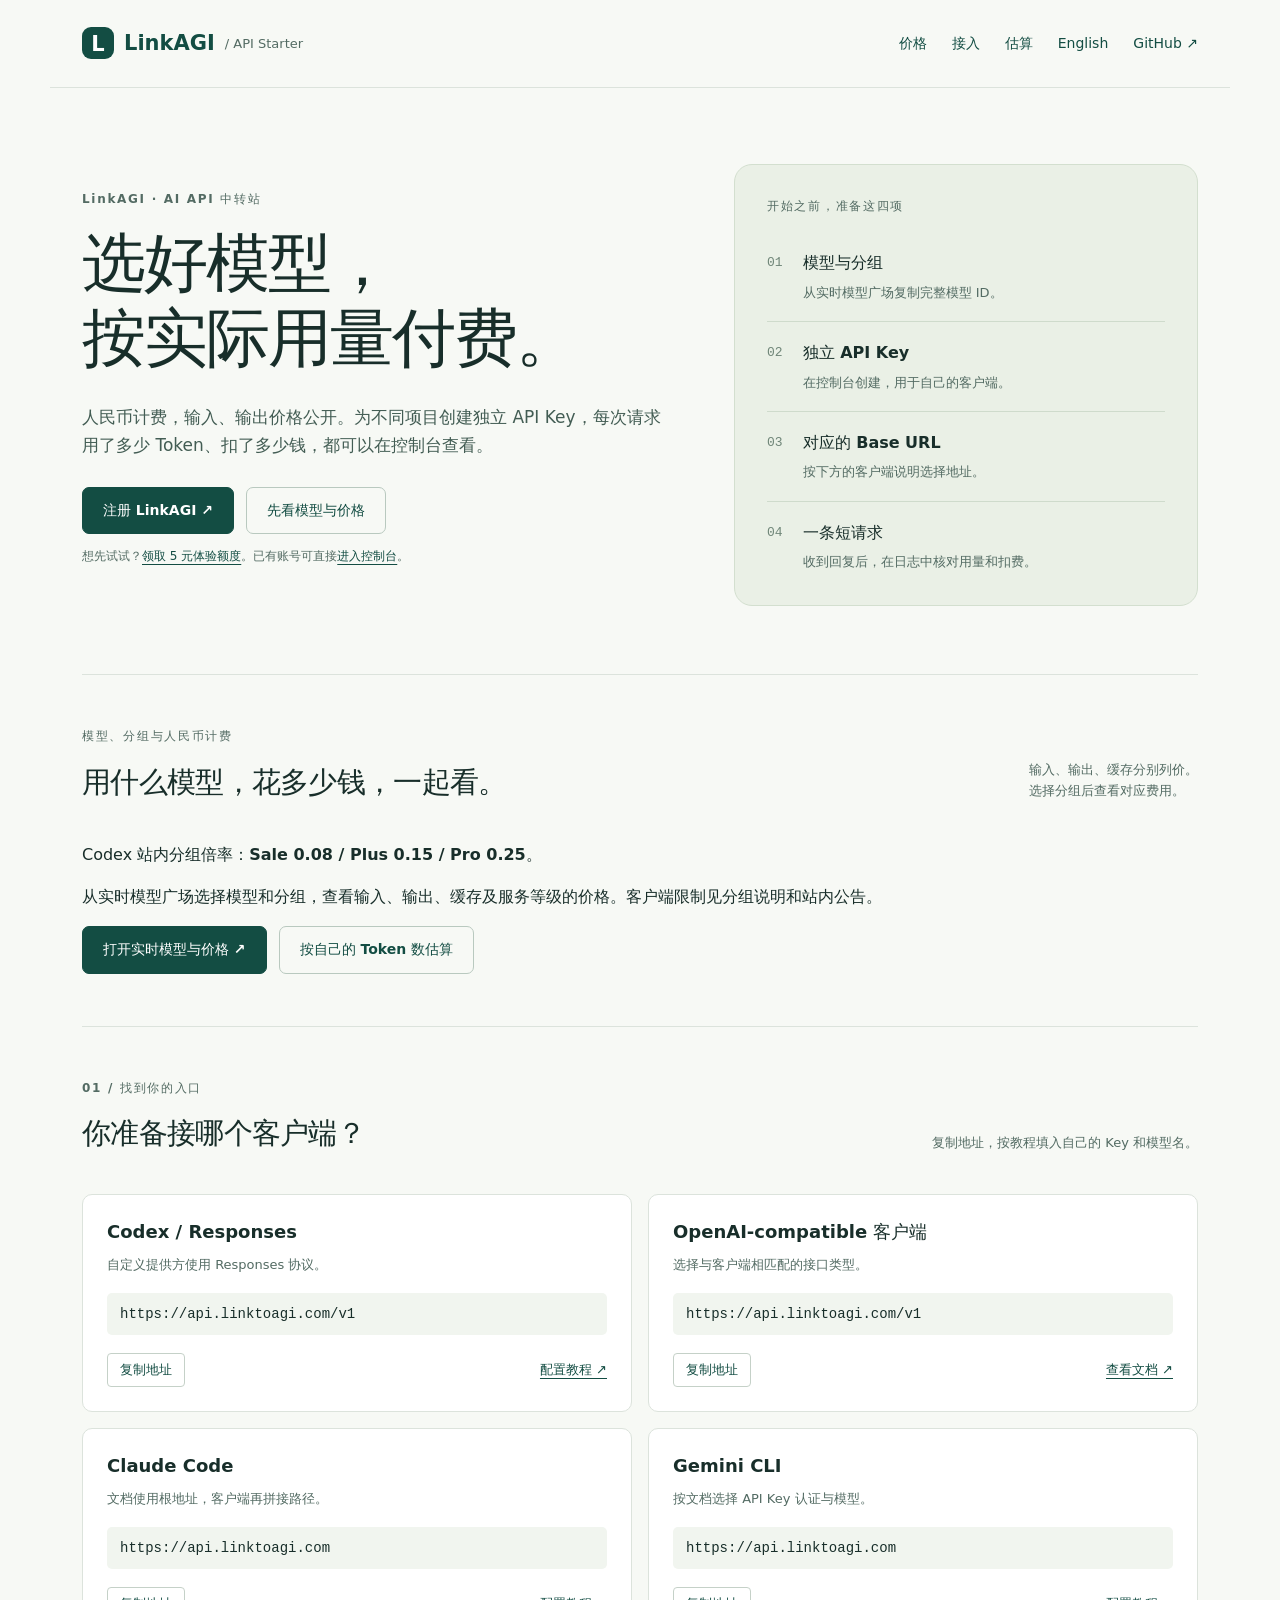
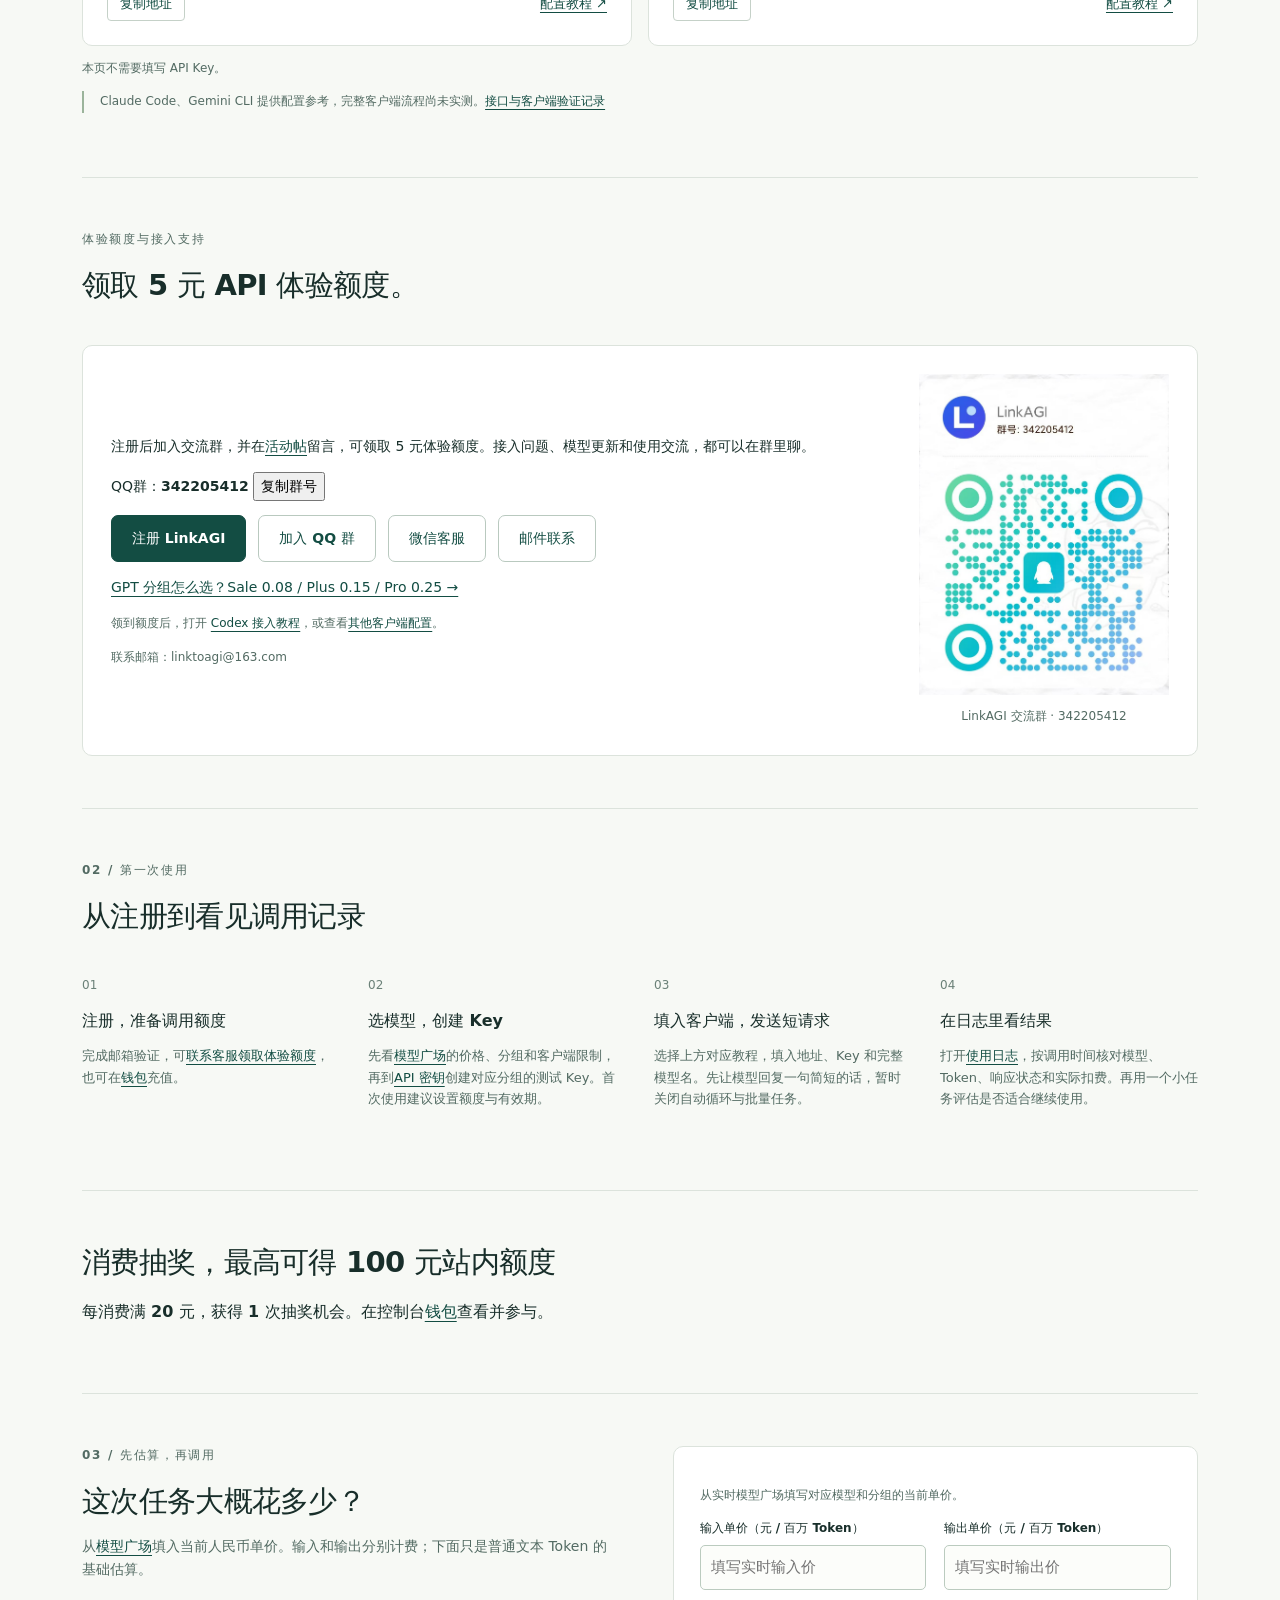
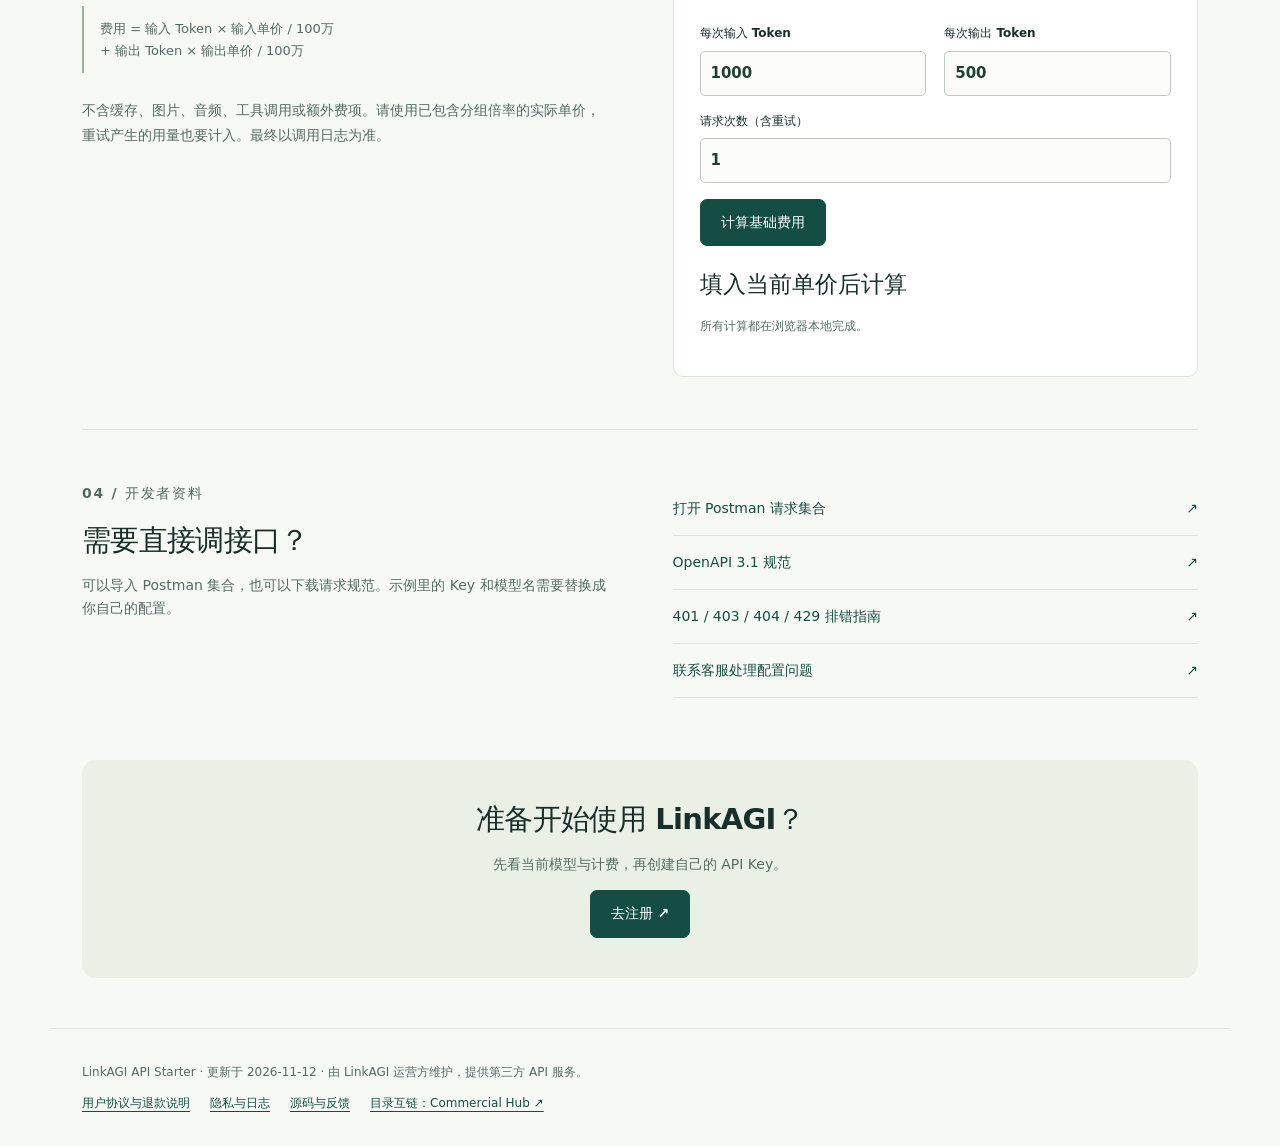
==== docs/index.html @ e41d679c "docs: point trial entry to current V2EX activity" ====
<!doctype html>
<html lang="zh-CN">
<head>
  <meta charset="utf-8">
  <meta name="viewport" content="width=device-width, initial-scale=1">
  <title>LinkAGI AI API 中转站｜实时价格与客户端接入</title>
  <meta name="description" content="LinkAGI AI API 中转站：查看当前 Codex 分组倍率与实时模型价格，估算 Token 费用，复制客户端接入地址；参与活动领取 5 元体验额度。">
  <link rel="canonical" href="https://16871233.github.io/linkagi-api-starter/">
  <link rel="alternate" hreflang="zh-CN" href="https://16871233.github.io/linkagi-api-starter/">
  <link rel="alternate" hreflang="en" href="https://16871233.github.io/linkagi-api-starter/en.html">
  <meta property="og:title" content="LinkAGI AI API 中转站｜客户端接入与实时价格">
  <meta property="og:description" content="查看 Codex、Claude Code、Gemini CLI 配置步骤，前往实时模型广场查价并估算 Token 费用。">
  <meta property="og:type" content="website">
  <meta property="og:url" content="https://16871233.github.io/linkagi-api-starter/">
  <meta name="theme-color" content="#134d43">
  <script type="application/ld+json">
  {
    "@context": "https://schema.org",
    "@type": "WebSite",
    "name": "LinkAGI API Starter",
    "url": "https://16871233.github.io/linkagi-api-starter/",
    "inLanguage": "zh-CN",
    "description": "LinkAGI 的公开 API 接入资料，包含当前模型与人民币计费、客户端配置说明和用量费用估算。"
  }
  </script>
  <link rel="stylesheet" href="site.css?v=20261009">
  <link rel="stylesheet" href="prices.css?v=20261009">
  <link rel="stylesheet" href="trial.css?v=20261016">
  <script src="site.js?v=20261103" defer></script>
</head>
<body>
  <a class="skip" href="#main">跳到正文</a>
  <header class="wrap header">
    <a class="brand" href="./"><span class="mark" aria-hidden="true">L</span> LinkAGI <span class="subbrand">/ API Starter</span></a>
    <nav aria-label="主导航"><a href="#prices">价格</a><a href="#connect">接入</a><a href="#cost">估算</a><a href="en.html" lang="en">English</a><a href="https://github.com/16871233/linkagi-api-starter">GitHub ↗</a></nav>
  </header>
  <main id="main" class="wrap">
    <section class="hero">
      <div>
        <p class="eyebrow">LinkAGI · AI API 中转站</p>
        <h1>选好模型，<br>按实际用量付费。</h1>
        <p class="lead">人民币计费，输入、输出价格公开。为不同项目创建独立 API Key，每次请求用了多少 Token、扣了多少钱，都可以在控制台查看。</p>
        <div class="actions"><a class="button primary" data-content="hero_signup" href="https://api.linktoagi.com/sign-up?utm_source=github_pages&amp;utm_medium=documentation&amp;utm_campaign=organic_entry_20260923&amp;utm_content=hero_signup">注册 LinkAGI ↗</a><a class="button" href="https://api.linktoagi.com/pricing?utm_source=github_pages&amp;utm_medium=documentation&amp;utm_campaign=organic_entry_20260923&amp;utm_content=hero_pricing">先看模型与价格</a></div>
        <p class="quiet">想先试试？<a href="#trial">领取 5 元体验额度</a>。已有账号可直接<a href="https://api.linktoagi.com/dashboard/overview">进入控制台</a>。</p>
      </div>
      <aside class="intro-card" aria-label="接入顺序">
        <p class="eyebrow">开始之前，准备这四项</p>
        <ol><li><span>01</span><div><strong>模型与分组</strong><p>从实时模型广场复制完整模型 ID。</p></div></li><li><span>02</span><div><strong>独立 API Key</strong><p>在控制台创建，用于自己的客户端。</p></div></li><li><span>03</span><div><strong>对应的 Base URL</strong><p>按下方的客户端说明选择地址。</p></div></li><li><span>04</span><div><strong>一条短请求</strong><p>收到回复后，在日志中核对用量和扣费。</p></div></li></ol>
      </aside>
    </section>

    <section id="prices" class="section">
      <div class="section-title"><div><p class="eyebrow">模型、分组与人民币计费</p><h2>用什么模型，花多少钱，一起看。</h2></div><p>输入、输出、缓存分别列价。<br>选择分组后查看对应费用。</p></div>
      <p>Codex 站内分组倍率：<strong>Sale 0.08 / Plus 0.15 / Pro 0.25</strong>。</p>
      <p>从实时模型广场选择模型和分组，查看输入、输出、缓存及服务等级的价格。客户端限制见分组说明和站内公告。</p>
      <div class="actions"><a class="button primary" href="https://api.linktoagi.com/pricing?utm_source=github_pages&amp;utm_medium=documentation&amp;utm_campaign=organic_entry_20260923&amp;utm_content=live_pricing">打开实时模型与价格 ↗</a><a class="button" href="#cost">按自己的 Token 数估算</a></div>
    </section>

    <section id="connect" class="section">
      <div class="section-title"><div><p class="eyebrow">01 / 找到你的入口</p><h2>你准备接哪个客户端？</h2></div><p>复制地址，按教程填入自己的 Key 和模型名。</p></div>
      <div class="client-grid">
        <article class="client-card"><h3>Codex / Responses</h3><p>自定义提供方使用 Responses 协议。</p><code>https://api.linktoagi.com/v1</code><div class="card-actions"><button type="button" data-copy="https://api.linktoagi.com/v1" aria-label="复制 Codex 地址">复制地址</button><a href="https://docs.linktoagi.com/codex-api.html">配置教程 ↗</a></div></article>
        <article class="client-card"><h3>OpenAI-compatible 客户端</h3><p>选择与客户端相匹配的接口类型。</p><code>https://api.linktoagi.com/v1</code><div class="card-actions"><button type="button" data-copy="https://api.linktoagi.com/v1" aria-label="复制 OpenAI-compatible 地址">复制地址</button><a href="https://docs.linktoagi.com/">查看文档 ↗</a></div></article>
        <article class="client-card"><h3>Claude Code</h3><p>文档使用根地址，客户端再拼接路径。</p><code>https://api.linktoagi.com</code><div class="card-actions"><button type="button" data-copy="https://api.linktoagi.com" aria-label="复制 Claude Code 地址">复制地址</button><a href="https://docs.linktoagi.com/claude-code-api.html">配置教程 ↗</a></div></article>
        <article class="client-card"><h3>Gemini CLI</h3><p>按文档选择 API Key 认证与模型。</p><code>https://api.linktoagi.com</code><div class="card-actions"><button type="button" data-copy="https://api.linktoagi.com" aria-label="复制 Gemini CLI 地址">复制地址</button><a href="https://docs.linktoagi.com/gemini-cli-api.html">配置教程 ↗</a></div></article>
      </div>
      <p id="copy-status" class="quiet" role="status" aria-live="polite">本页不需要填写 API Key。</p>
      <p class="note">Claude Code、Gemini CLI 提供配置参考，完整客户端流程尚未实测。<a href="https://github.com/16871233/linkagi-api-starter/blob/main/INTEGRATION_STATUS.md">接口与客户端验证记录</a></p>
    </section>

    <section id="trial" class="section">
      <div class="section-title"><div><p class="eyebrow">体验额度与接入支持</p><h2>领取 5 元 API 体验额度。</h2></div></div>
      <div class="trial-panel">
        <div>
          <p>注册后加入交流群，并在<a href="https://www.v2ex.com/t/1256684">活动帖</a>留言，可领取 5 元体验额度。接入问题、模型更新和使用交流，都可以在群里聊。</p>
          <p class="group-number">QQ群：<strong>342205412</strong> <button type="button" data-copy="342205412" aria-label="复制 QQ 群号">复制群号</button></p>
          <div class="actions"><a class="button primary" href="https://api.linktoagi.com/sign-up?utm_source=github_pages&amp;utm_medium=documentation&amp;utm_campaign=organic_entry_20260923&amp;utm_content=trial_signup">注册 LinkAGI</a><a class="button" href="https://qm.qq.com/q/E968hOM5Ka" target="_blank" rel="noopener noreferrer">加入 QQ 群</a><a class="button" href="assets/customer-service-wechat.png" target="_blank" rel="noopener">微信客服</a><a class="button" href="mailto:linktoagi@163.com">邮件联系</a></div>
          <p><a href="gpt-groups.html">GPT 分组怎么选？Sale 0.08 / Plus 0.15 / Pro 0.25 →</a></p>
          <p class="quiet">领到额度后，打开 <a href="https://docs.linktoagi.com/codex-api.html">Codex 接入教程</a>，或查看<a href="#connect">其他客户端配置</a>。</p>
          <p id="support-copy-status" class="quiet" role="status" aria-live="polite">联系邮箱：linktoagi@163.com</p>
        </div>
        <figure><a href="https://qm.qq.com/q/E968hOM5Ka" target="_blank" rel="noopener"><img src="assets/qq-group.jpg" width="1050" height="1350" alt="LinkAGI QQ 群二维码，群号 342205412" loading="lazy"></a><figcaption>LinkAGI 交流群 · 342205412</figcaption></figure>
      </div>
    </section>

    <section id="first-request" class="section">
      <div class="section-title"><div><p class="eyebrow">02 / 第一次使用</p><h2>从注册到看见调用记录</h2></div></div>
      <ol class="steps">
        <li><h3>注册，准备调用额度</h3><p>完成邮箱验证，可<a href="#trial">联系客服领取体验额度</a>，也可在<a href="https://api.linktoagi.com/wallet">钱包</a>充值。</p></li>
        <li><h3>选模型，创建 Key</h3><p>先看<a href="https://api.linktoagi.com/pricing">模型广场</a>的价格、分组和客户端限制，再到<a href="https://api.linktoagi.com/keys">API 密钥</a>创建对应分组的测试 Key。首次使用建议设置额度与有效期。</p></li>
        <li><h3>填入客户端，发送短请求</h3><p>选择上方对应教程，填入地址、Key 和完整模型名。先让模型回复一句简短的话，暂时关闭自动循环与批量任务。</p></li>
        <li><h3>在日志里看结果</h3><p>打开<a href="https://api.linktoagi.com/usage-logs/common">使用日志</a>，按调用时间核对模型、Token、响应状态和实际扣费。再用一个小任务评估是否适合继续使用。</p></li>
      </ol>
    </section>

    <section id="benefits" class="section"><h2>消费抽奖，最高可得 100 元站内额度</h2><p>每消费满 <strong>20 元</strong>，获得 <strong>1 次抽奖机会</strong>。在控制台<a href="https://api.linktoagi.com/wallet">钱包</a>查看并参与。</p></section>

    <section id="cost" class="section calculator">
      <div><p class="eyebrow">03 / 先估算，再调用</p><h2>这次任务大概花多少？</h2><p>从<a href="https://api.linktoagi.com/pricing">模型广场</a>填入当前人民币单价。输入和输出分别计费；下面只是普通文本 Token 的基础估算。</p><p class="formula">费用 = 输入 Token × 输入单价 / 100万<br>+ 输出 Token × 输出单价 / 100万</p><p class="quiet">不含缓存、图片、音频、工具调用或额外费项。请使用已包含分组倍率的实际单价，重试产生的用量也要计入。最终以调用日志为准。</p></div>
      <form id="cost-form" class="calc-card">
        <p id="selected-preset" class="quiet" role="status" aria-live="polite">从实时模型广场填写对应模型和分组的当前单价。</p>
        <div class="fields"><label>输入单价（元 / 百万 Token）<input id="input-price" name="input-price" type="number" min="0" step="any" placeholder="填写实时输入价" required></label><label>输出单价（元 / 百万 Token）<input id="output-price" name="output-price" type="number" min="0" step="any" placeholder="填写实时输出价" required></label><label>每次输入 Token<input id="input-tokens" name="input-tokens" type="number" min="0" step="1" value="1000" required></label><label>每次输出 Token<input id="output-tokens" name="output-tokens" type="number" min="0" step="1" value="500" required></label></div>
        <label>请求次数（含重试）<input id="request-count" name="request-count" type="number" min="1" step="1" value="1" required></label>
        <button class="button primary" type="submit">计算基础费用</button>
        <output id="cost-result" for="input-price output-price input-tokens output-tokens request-count" aria-live="polite">填入当前单价后计算</output>
        <p class="quiet">所有计算都在浏览器本地完成。</p>
      </form>
    </section>

    <section class="section resources"><div><p class="eyebrow">04 / 开发者资料</p><h2>需要直接调接口？</h2><p>可以导入 Postman 集合，也可以下载请求规范。示例里的 Key 和模型名需要替换成你自己的配置。</p></div><div class="resource-links"><a href="https://www.postman.com/lhs-1-s-team/linkagi-api/collection/8nl8r40/linkagi-api">打开 Postman 请求集合 <span>↗</span></a><a href="https://github.com/16871233/linkagi-api-starter/blob/main/openapi/linkagi.openapi.json">OpenAPI 3.1 规范 <span>↗</span></a><a href="api-errors.html">401 / 403 / 404 / 429 排错指南 <span>↗</span></a><a href="https://docs.linktoagi.com/about.html#support">联系客服处理配置问题 <span>↗</span></a></div></section>
    <section class="footer-cta"><h2>准备开始使用 LinkAGI？</h2><p>先看当前模型与计费，再创建自己的 API Key。</p><a class="button primary" href="https://api.linktoagi.com/sign-up?utm_source=github_pages&amp;utm_medium=documentation&amp;utm_campaign=organic_entry_20260923&amp;utm_content=footer_signup">去注册 ↗</a></section>
  </main>
  <footer class="wrap footer"><p>LinkAGI API Starter · 更新于 2026-11-12 · 由 LinkAGI 运营方维护，提供第三方 API 服务。</p><nav aria-label="页脚"><a href="https://api.linktoagi.com/user-agreement">用户协议与退款说明</a><a href="https://api.linktoagi.com/privacy-policy">隐私与日志</a><a href="https://github.com/16871233/linkagi-api-starter">源码与反馈</a><a href="https://hub.apiops.cloud/" target="_blank" rel="nofollow noopener noreferrer">目录互链：Commercial Hub ↗</a></nav></footer>
</body>
</html>
---- docs/site.css ----
:root{font-family:system-ui,-apple-system,BlinkMacSystemFont,"PingFang SC","Microsoft YaHei",sans-serif;color:#182e2a;background:#f7f9f5;line-height:1.65;font-synthesis:none;--green:#134d43;--line:#dce3dc;--muted:#536b63}*{box-sizing:border-box}html{scroll-behavior:smooth;scroll-padding-top:28px}body{margin:0}a{color:var(--green);text-underline-offset:4px}button,input{font:inherit}button,a{touch-action:manipulation}button{cursor:pointer}a:focus-visible,button:focus-visible,input:focus-visible,summary:focus-visible{outline:3px solid #bb853d;outline-offset:4px}.wrap{max-width:1180px;margin:auto;padding:0 32px}.header{display:flex;align-items:center;justify-content:space-between;padding-top:26px;padding-bottom:26px;border-bottom:1px solid var(--line);gap:20px}.brand{display:flex;align-items:center;gap:10px;font-weight:750;font-size:21px;text-decoration:none}.mark{display:grid;place-items:center;background:var(--green);color:white;width:32px;height:32px;border-radius:9px}.subbrand{font-size:13px;color:var(--muted);font-weight:450}.header nav,.footer nav{display:flex;gap:25px;flex-wrap:wrap}.header nav a{text-decoration:none;font-size:14px}.hero{display:grid;grid-template-columns:1.25fr 1fr;gap:72px;padding:76px 0 68px;align-items:center}.eyebrow{font-size:12px;letter-spacing:1.7px;color:var(--muted);font-weight:700;margin:0 0 16px}h1{font-size:clamp(42px,5.3vw,64px);letter-spacing:-2px;line-height:1.18;margin:0 0 26px}h2{font-size:29px;line-height:1.35;letter-spacing:-.7px;margin:0 0 14px}h3{font-size:18px;line-height:1.4;margin:0 0 10px}.lead{font-size:17px;max-width:600px;margin-bottom:28px;color:#435d54}.actions{display:flex;gap:12px;flex-wrap:wrap}.button{display:inline-flex;align-items:center;justify-content:center;text-decoration:none;min-height:46px;padding:11px 20px;border:1px solid #b9c9bf;border-radius:7px;font-size:14px;font-weight:650;background:transparent;color:var(--green)}.button:hover{background:#e5eee5}.primary{color:#fff;background:var(--green);border-color:var(--green)}.primary:hover{color:#fff;background:#1b6657}.quiet{font-size:12px;color:var(--muted);line-height:1.8}.intro-card{background:#eaf0e6;border:1px solid #d3dfcf;border-radius:18px;padding:32px}.intro-card ol{padding:0;margin:0;list-style:none}.intro-card li{display:flex;gap:20px;padding:18px 0;border-bottom:1px solid #cfdbcc}.intro-card li:last-child{border:0;padding-bottom:0}.intro-card li>span{font:13px ui-monospace,monospace;color:#6f8578;padding-top:5px}.intro-card p:not(.eyebrow){font-size:13px;margin:5px 0 0;color:var(--muted)}.section{border-top:1px solid var(--line);padding:52px 0}.section-title{display:flex;justify-content:space-between;align-items:end;gap:32px;margin-bottom:26px}.section-title>p{font-size:13px;color:var(--muted);margin:0 0 14px}.client-grid{display:grid;grid-template-columns:repeat(2,1fr);gap:16px}.client-card{min-width:0;padding:24px;background:#fff;border:1px solid var(--line);border-radius:10px}.client-card p{font-size:13px;color:var(--muted);margin:0 0 18px}.client-card code{font:14px ui-monospace,SFMono-Regular,monospace;display:block;background:#f1f5ef;border-radius:5px;padding:13px;overflow-wrap:anywhere}.card-actions{display:flex;justify-content:space-between;align-items:center;margin-top:18px;font-size:13px}.card-actions button{padding:5px 12px;border:1px solid #c5d1c8;border-radius:4px;background:white;color:var(--green)}.note{font-size:12px;line-height:1.8;padding-left:16px;border-left:2px solid #9bb49b;color:var(--muted)}.steps{list-style:none;padding:0;display:grid;grid-template-columns:repeat(4,1fr);counter-reset:step;gap:28px}.steps li{counter-increment:step}.steps li:before{content:"0" counter(step);display:block;font-size:12px;color:#6b8178;margin-bottom:14px}.steps h3{font-size:16px}.steps p{font-size:13px;color:var(--muted)}.notice{padding:17px 20px;background:#f1ede1;border-radius:7px;font-size:13px;margin-top:26px}.notice summary{cursor:pointer;font-weight:600}.notice p{margin-bottom:3px}.calculator{display:grid;grid-template-columns:1fr 1fr;gap:65px;align-items:start}.calculator>div>p:not(.eyebrow){font-size:14px;color:var(--muted)}.formula{font-size:13px!important;border-left:2px solid #9bb49b;padding:12px 0 12px 16px;margin:25px 0}.calc-card{padding:26px;background:white;border:1px solid var(--line);border-radius:10px}.fields{display:grid;grid-template-columns:1fr 1fr;gap:18px}.calc-card label{display:block;font-size:12px;font-weight:600;margin-bottom:16px}.calc-card input{display:block;width:100%;min-width:0;border:1px solid #bbcbbf;border-radius:5px;padding:9px 10px;margin-top:7px;color:#203f34;background:#fcfdfa;font-size:15px}.calc-card output{display:block;font-size:23px;font-weight:650;padding-top:20px}.resources{display:grid;grid-template-columns:1fr 1fr;gap:65px}.resources p{color:var(--muted);font-size:14px}.resource-links a{display:flex;justify-content:space-between;border-bottom:1px solid var(--line);padding:15px 0;text-decoration:none;font-size:14px}.footer-cta{padding:40px 32px;text-align:center;background:#eaf0e6;border-radius:14px;margin:10px 0 50px}.footer-cta p{font-size:14px;color:var(--muted)}.footer{border-top:1px solid var(--line);padding-top:22px;padding-bottom:32px;font-size:12px;color:var(--muted)}.footer nav{gap:20px}.skip{position:absolute;left:12px;top:-90px;background:white;padding:12px;z-index:5}.skip:focus{top:8px}@media(max-width:760px){.wrap{padding-left:20px;padding-right:20px}.header{padding-top:18px;padding-bottom:18px}.subbrand{display:none}.header nav{gap:15px}.header nav a{font-size:12px}.brand{font-size:18px}.hero{grid-template-columns:1fr;padding:45px 0;gap:32px}.intro-card{padding:24px}.hero h1{font-size:48px}.section{padding:36px 0}.section-title{display:block}.section-title>p{margin-top:18px}.client-grid{grid-template-columns:1fr}.steps{grid-template-columns:1fr 1fr;gap:16px 22px}.calculator,.resources{grid-template-columns:1fr;gap:25px}.fields{gap:12px}.calc-card{padding:20px}h2{font-size:25px}.footer-cta{padding:28px 16px}}@media(prefers-reduced-motion:reduce){html{scroll-behavior:auto}}

.price-grid{display:grid;grid-template-columns:repeat(3,minmax(0,1fr));gap:16px}.price-card{min-width:0;padding:24px;background:white;border:1px solid var(--line);border-radius:10px}.price-card h3{font-size:21px;overflow-wrap:anywhere}.price-card dl{display:grid;grid-template-columns:1fr 1fr;gap:12px;margin:24px 0}.price-card dt{font-size:12px;color:var(--muted)}.price-card dd{font-size:30px;font-weight:700;line-height:1.4;margin:8px 0 0}.price-card>p:last-child{font-size:12px;color:var(--muted);margin:0}.price-card strong{color:var(--green)}@media(max-width:760px){.price-grid{grid-template-columns:1fr}.price-card{padding:22px}.hero h1{font-size:clamp(36px,8.6vw,48px)}}
---- docs/prices.css ----
.price-table-wrap{overflow-x:auto;margin:24px 0;border:1px solid var(--line);border-radius:10px;background:#fff}
.price-table{width:100%;border-collapse:collapse;white-space:nowrap;font-size:14px}
.price-table caption{text-align:left;padding:16px 20px;color:var(--muted);font-size:12px;white-space:normal}
.price-table th,.price-table td{padding:15px 20px;text-align:left;border-top:1px solid var(--line)}
.price-table thead{background:#eaf0e6}
.price-table tbody th{font-family:ui-monospace,SFMono-Regular,monospace;font-weight:600}
.price-table button{background:#fff;border:1px solid #b9c9bf;color:var(--green);border-radius:5px;padding:6px 12px;font-size:13px}
.price-table button:hover{background:#e5eee5}
.price-table-wrap:focus-visible{outline:3px solid #bb853d;outline-offset:4px}
---- docs/trial.css ----
.trial-panel {
  display: grid;
  grid-template-columns: minmax(0, 1fr) 250px;
  gap: 36px;
  padding: 28px;
  background: #fff;
  border: 1px solid var(--line);
  border-radius: 10px;
  align-items: center;
}
.trial-panel p { font-size: 14px; }
.trial-panel blockquote {
  margin: 20px 0;
  padding: 14px 18px;
  border-left: 3px solid var(--green);
  background: #f1f5ef;
  font-size: 14px;
}
.trial-panel .quiet { font-size: 12px; overflow-wrap: anywhere; }
.trial-panel figure { margin: 0; text-align: center; }
.trial-panel img { display: block; width: 100%; height: auto; }
.trial-panel figcaption { margin-top: 12px; color: var(--muted); font-size: 12px; }
@media (max-width: 760px) {
  .trial-panel { grid-template-columns: 1fr; gap: 24px; padding: 20px; }
  .trial-panel figure { width: min(250px, 100%); justify-self: center; }
}
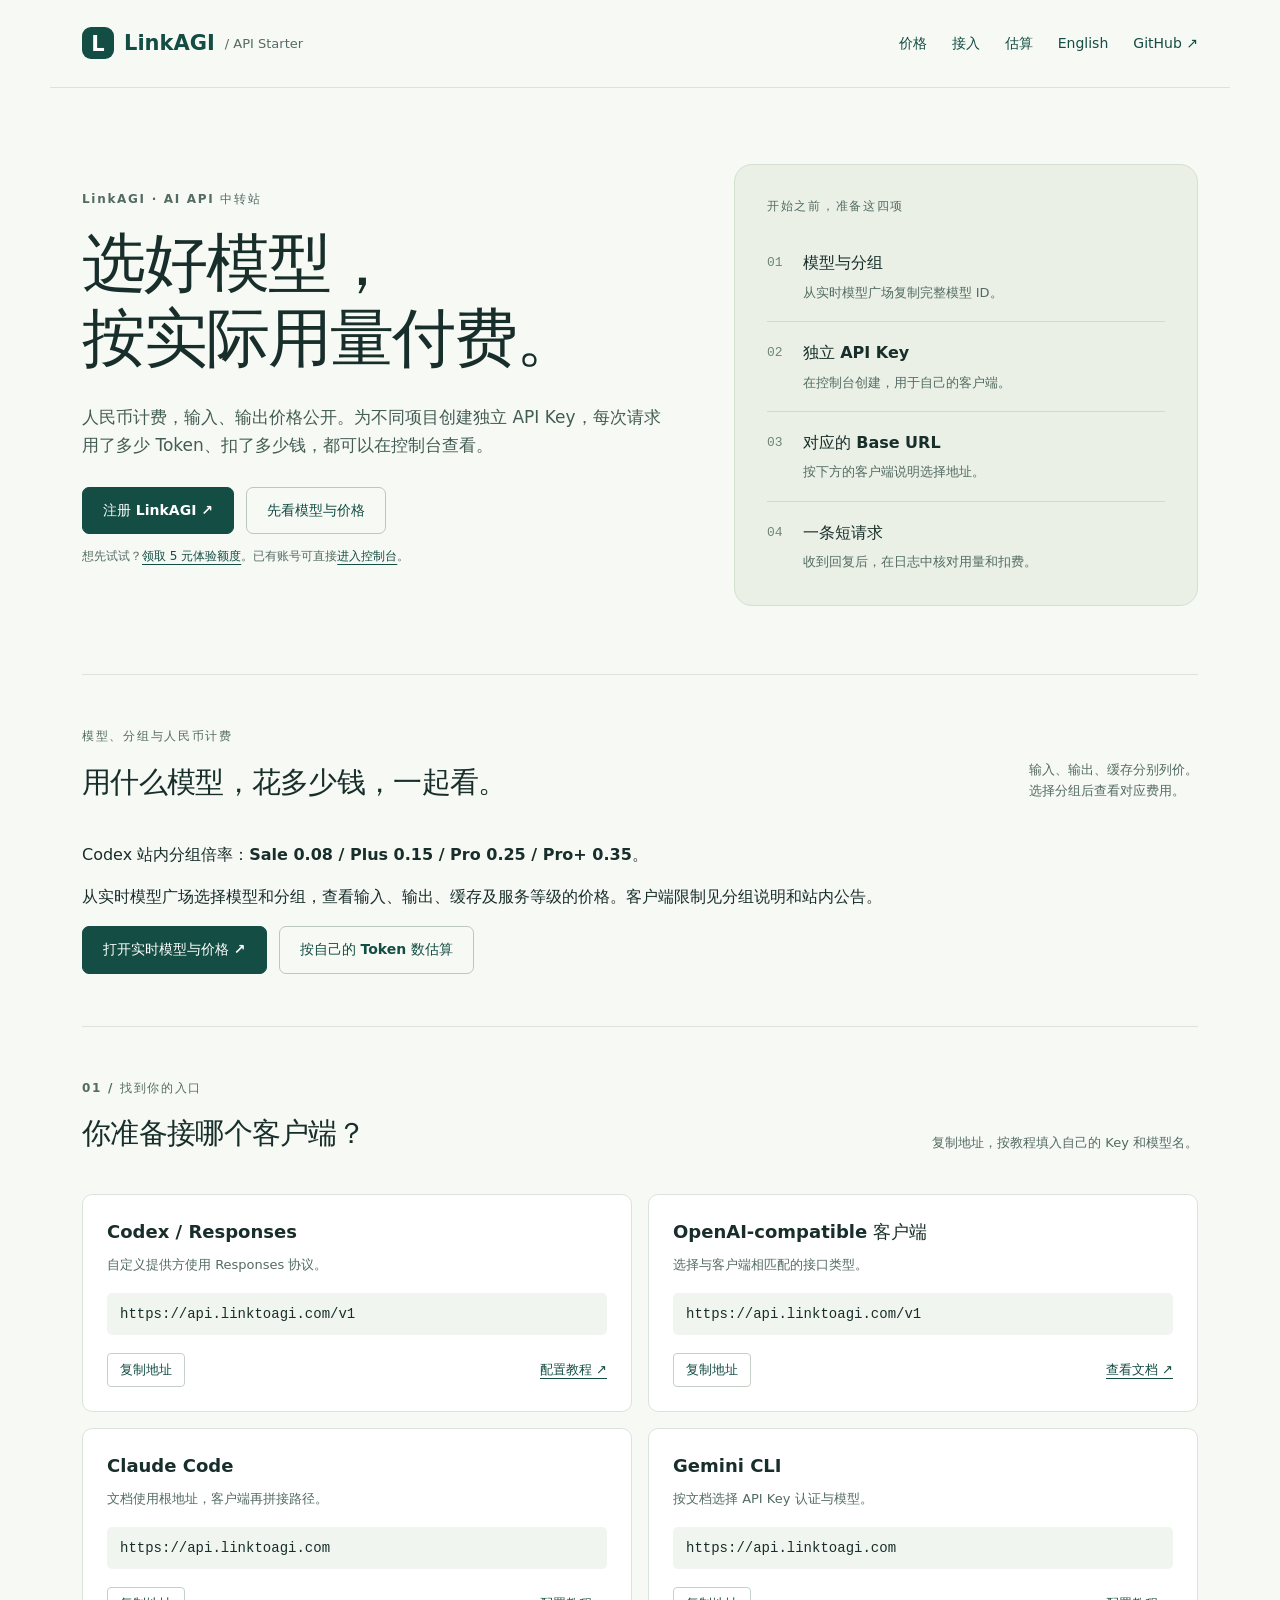
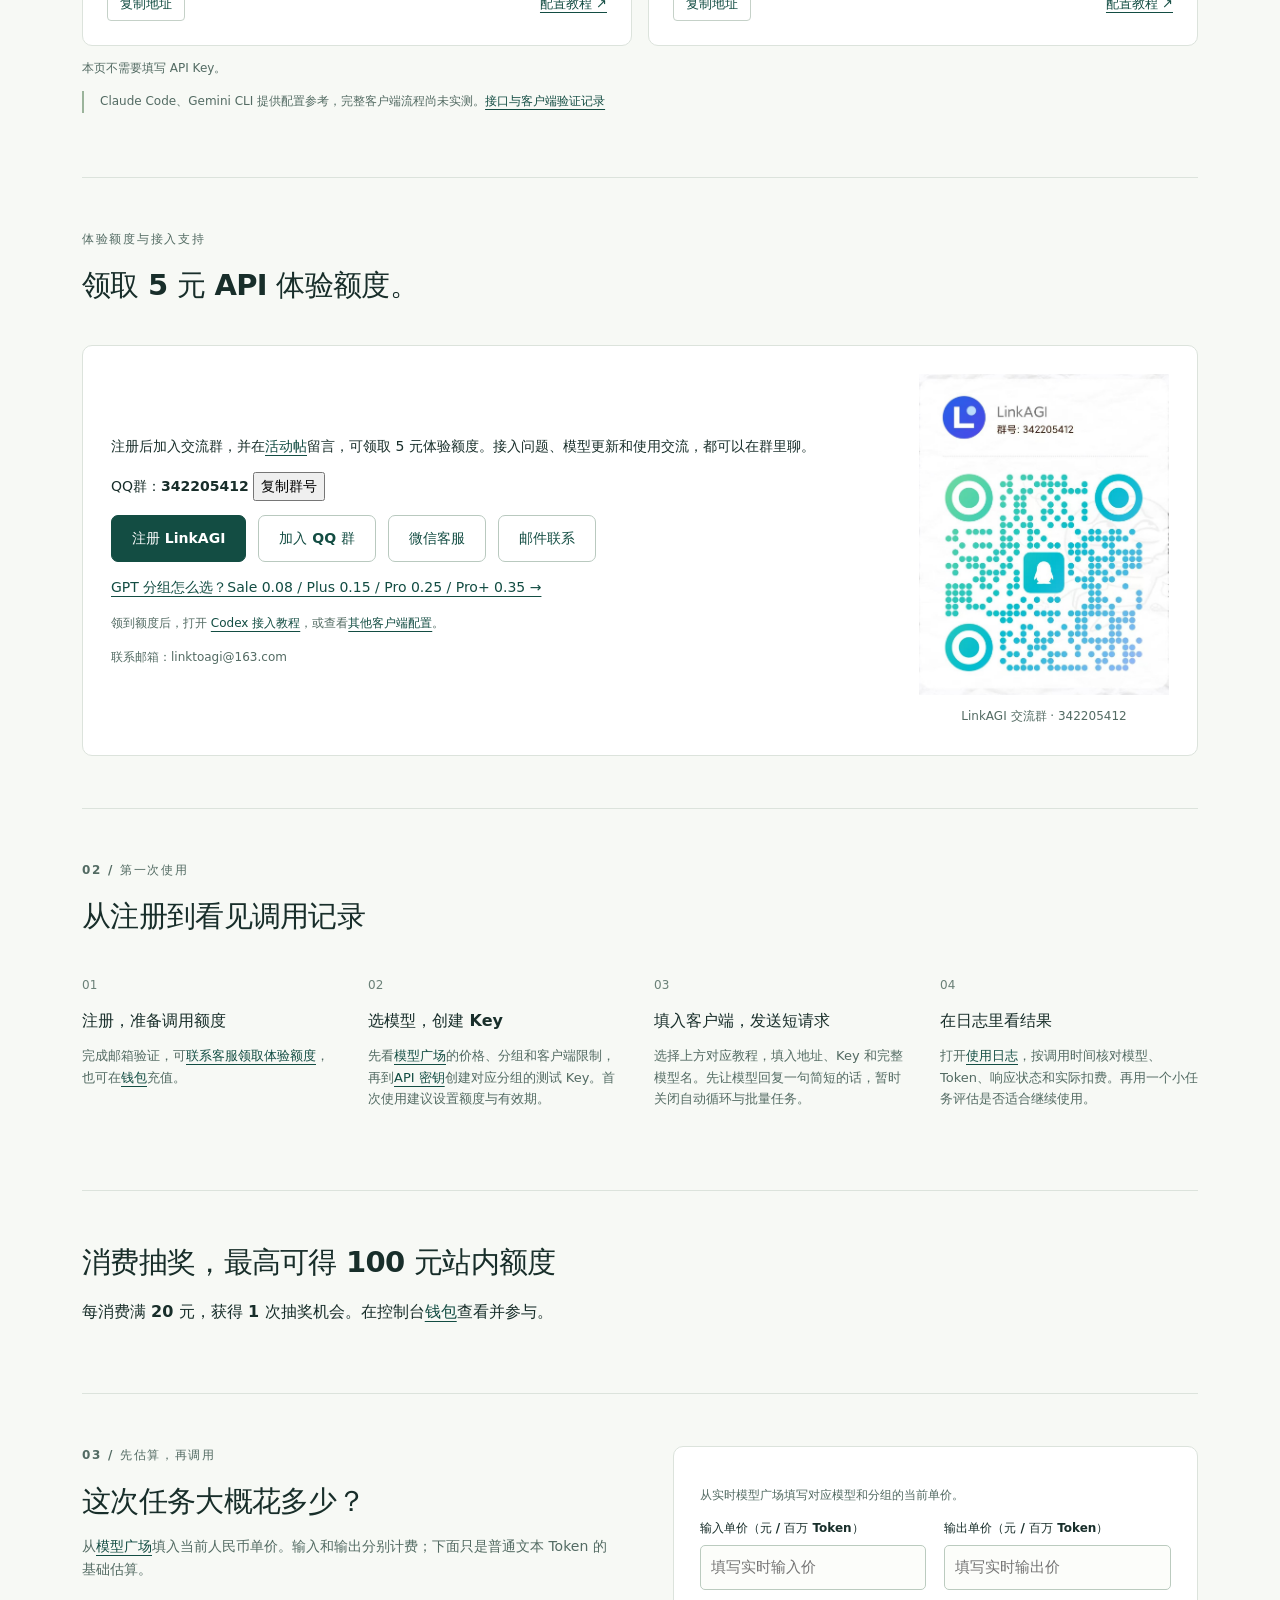
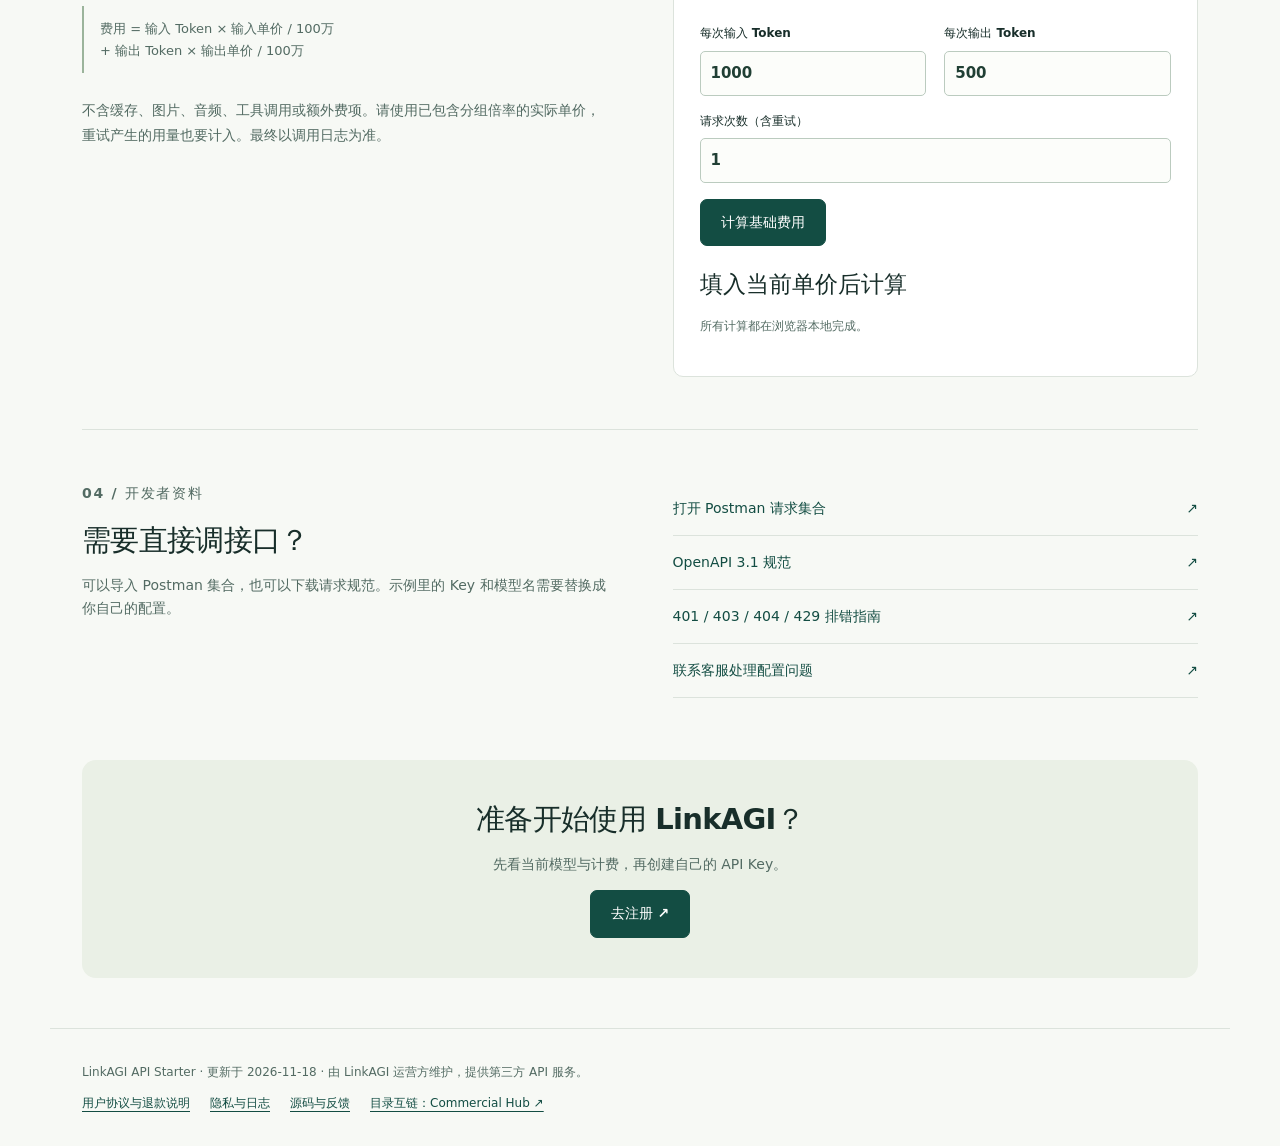
==== commit b9995c86: "Refresh Codex group guide and current trial entry" ====
--- a/docs/index.html
+++ b/docs/index.html
@@ -40,7 +40,7 @@
         <p class="eyebrow">LinkAGI · AI API 中转站</p>
         <h1>选好模型，<br>按实际用量付费。</h1>
         <p class="lead">人民币计费，输入、输出价格公开。为不同项目创建独立 API Key，每次请求用了多少 Token、扣了多少钱，都可以在控制台查看。</p>
-        <div class="actions"><a class="button primary" data-content="hero_signup" href="https://api.linktoagi.com/sign-up?utm_source=github_pages&amp;utm_medium=documentation&amp;utm_campaign=organic_entry_20260923&amp;utm_content=hero_signup">注册 LinkAGI ↗</a><a class="button" href="https://api.linktoagi.com/pricing?utm_source=github_pages&amp;utm_medium=documentation&amp;utm_campaign=organic_entry_20260923&amp;utm_content=hero_pricing">先看模型与价格</a></div>
+        <div class="actions"><a class="button primary" data-content="hero_signup" href="https://api.linktoagi.com/sign-up">注册 LinkAGI ↗</a><a class="button" href="https://api.linktoagi.com/pricing">先看模型与价格</a></div>
         <p class="quiet">想先试试？<a href="#trial">领取 5 元体验额度</a>。已有账号可直接<a href="https://api.linktoagi.com/dashboard/overview">进入控制台</a>。</p>
       </div>
       <aside class="intro-card" aria-label="接入顺序">
@@ -51,9 +51,9 @@
 
     <section id="prices" class="section">
       <div class="section-title"><div><p class="eyebrow">模型、分组与人民币计费</p><h2>用什么模型，花多少钱，一起看。</h2></div><p>输入、输出、缓存分别列价。<br>选择分组后查看对应费用。</p></div>
-      <p>Codex 站内分组倍率：<strong>Sale 0.08 / Plus 0.15 / Pro 0.25</strong>。</p>
+      <p>Codex 站内分组倍率：<strong>Sale 0.08 / Plus 0.15 / Pro 0.25 / Pro+ 0.35</strong>。</p>
       <p>从实时模型广场选择模型和分组，查看输入、输出、缓存及服务等级的价格。客户端限制见分组说明和站内公告。</p>
-      <div class="actions"><a class="button primary" href="https://api.linktoagi.com/pricing?utm_source=github_pages&amp;utm_medium=documentation&amp;utm_campaign=organic_entry_20260923&amp;utm_content=live_pricing">打开实时模型与价格 ↗</a><a class="button" href="#cost">按自己的 Token 数估算</a></div>
+      <div class="actions"><a class="button primary" href="https://api.linktoagi.com/pricing">打开实时模型与价格 ↗</a><a class="button" href="#cost">按自己的 Token 数估算</a></div>
     </section>
 
     <section id="connect" class="section">
@@ -72,10 +72,10 @@
       <div class="section-title"><div><p class="eyebrow">体验额度与接入支持</p><h2>领取 5 元 API 体验额度。</h2></div></div>
       <div class="trial-panel">
         <div>
-          <p>注册后加入交流群，并在<a href="https://www.v2ex.com/t/1256684">活动帖</a>留言，可领取 5 元体验额度。接入问题、模型更新和使用交流，都可以在群里聊。</p>
+          <p>注册后加入交流群，并在<a href="https://www.v2ex.com/t/1257630">活动帖</a>留言，可领取 5 元体验额度。接入问题、模型更新和使用交流，都可以在群里聊。</p>
           <p class="group-number">QQ群：<strong>342205412</strong> <button type="button" data-copy="342205412" aria-label="复制 QQ 群号">复制群号</button></p>
-          <div class="actions"><a class="button primary" href="https://api.linktoagi.com/sign-up?utm_source=github_pages&amp;utm_medium=documentation&amp;utm_campaign=organic_entry_20260923&amp;utm_content=trial_signup">注册 LinkAGI</a><a class="button" href="https://qm.qq.com/q/E968hOM5Ka" target="_blank" rel="noopener noreferrer">加入 QQ 群</a><a class="button" href="assets/customer-service-wechat.png" target="_blank" rel="noopener">微信客服</a><a class="button" href="mailto:linktoagi@163.com">邮件联系</a></div>
-          <p><a href="gpt-groups.html">GPT 分组怎么选？Sale 0.08 / Plus 0.15 / Pro 0.25 →</a></p>
+          <div class="actions"><a class="button primary" href="https://api.linktoagi.com/sign-up">注册 LinkAGI</a><a class="button" href="https://qm.qq.com/q/E968hOM5Ka" target="_blank" rel="noopener noreferrer">加入 QQ 群</a><a class="button" href="assets/customer-service-wechat.png" target="_blank" rel="noopener">微信客服</a><a class="button" href="mailto:linktoagi@163.com">邮件联系</a></div>
+          <p><a href="gpt-groups.html">GPT 分组怎么选？Sale 0.08 / Plus 0.15 / Pro 0.25 / Pro+ 0.35 →</a></p>
           <p class="quiet">领到额度后，打开 <a href="https://docs.linktoagi.com/codex-api.html">Codex 接入教程</a>，或查看<a href="#connect">其他客户端配置</a>。</p>
           <p id="support-copy-status" class="quiet" role="status" aria-live="polite">联系邮箱：linktoagi@163.com</p>
         </div>
@@ -108,8 +108,8 @@
     </section>
 
     <section class="section resources"><div><p class="eyebrow">04 / 开发者资料</p><h2>需要直接调接口？</h2><p>可以导入 Postman 集合，也可以下载请求规范。示例里的 Key 和模型名需要替换成你自己的配置。</p></div><div class="resource-links"><a href="https://www.postman.com/lhs-1-s-team/linkagi-api/collection/8nl8r40/linkagi-api">打开 Postman 请求集合 <span>↗</span></a><a href="https://github.com/16871233/linkagi-api-starter/blob/main/openapi/linkagi.openapi.json">OpenAPI 3.1 规范 <span>↗</span></a><a href="api-errors.html">401 / 403 / 404 / 429 排错指南 <span>↗</span></a><a href="https://docs.linktoagi.com/about.html#support">联系客服处理配置问题 <span>↗</span></a></div></section>
-    <section class="footer-cta"><h2>准备开始使用 LinkAGI？</h2><p>先看当前模型与计费，再创建自己的 API Key。</p><a class="button primary" href="https://api.linktoagi.com/sign-up?utm_source=github_pages&amp;utm_medium=documentation&amp;utm_campaign=organic_entry_20260923&amp;utm_content=footer_signup">去注册 ↗</a></section>
+    <section class="footer-cta"><h2>准备开始使用 LinkAGI？</h2><p>先看当前模型与计费，再创建自己的 API Key。</p><a class="button primary" href="https://api.linktoagi.com/sign-up">去注册 ↗</a></section>
   </main>
-  <footer class="wrap footer"><p>LinkAGI API Starter · 更新于 2026-11-12 · 由 LinkAGI 运营方维护，提供第三方 API 服务。</p><nav aria-label="页脚"><a href="https://api.linktoagi.com/user-agreement">用户协议与退款说明</a><a href="https://api.linktoagi.com/privacy-policy">隐私与日志</a><a href="https://github.com/16871233/linkagi-api-starter">源码与反馈</a><a href="https://hub.apiops.cloud/" target="_blank" rel="nofollow noopener noreferrer">目录互链：Commercial Hub ↗</a></nav></footer>
+  <footer class="wrap footer"><p>LinkAGI API Starter · 更新于 2026-11-18 · 由 LinkAGI 运营方维护，提供第三方 API 服务。</p><nav aria-label="页脚"><a href="https://api.linktoagi.com/user-agreement">用户协议与退款说明</a><a href="https://api.linktoagi.com/privacy-policy">隐私与日志</a><a href="https://github.com/16871233/linkagi-api-starter">源码与反馈</a><a href="https://hub.apiops.cloud/" target="_blank" rel="nofollow noopener noreferrer">目录互链：Commercial Hub ↗</a></nav></footer>
 </body>
 </html>
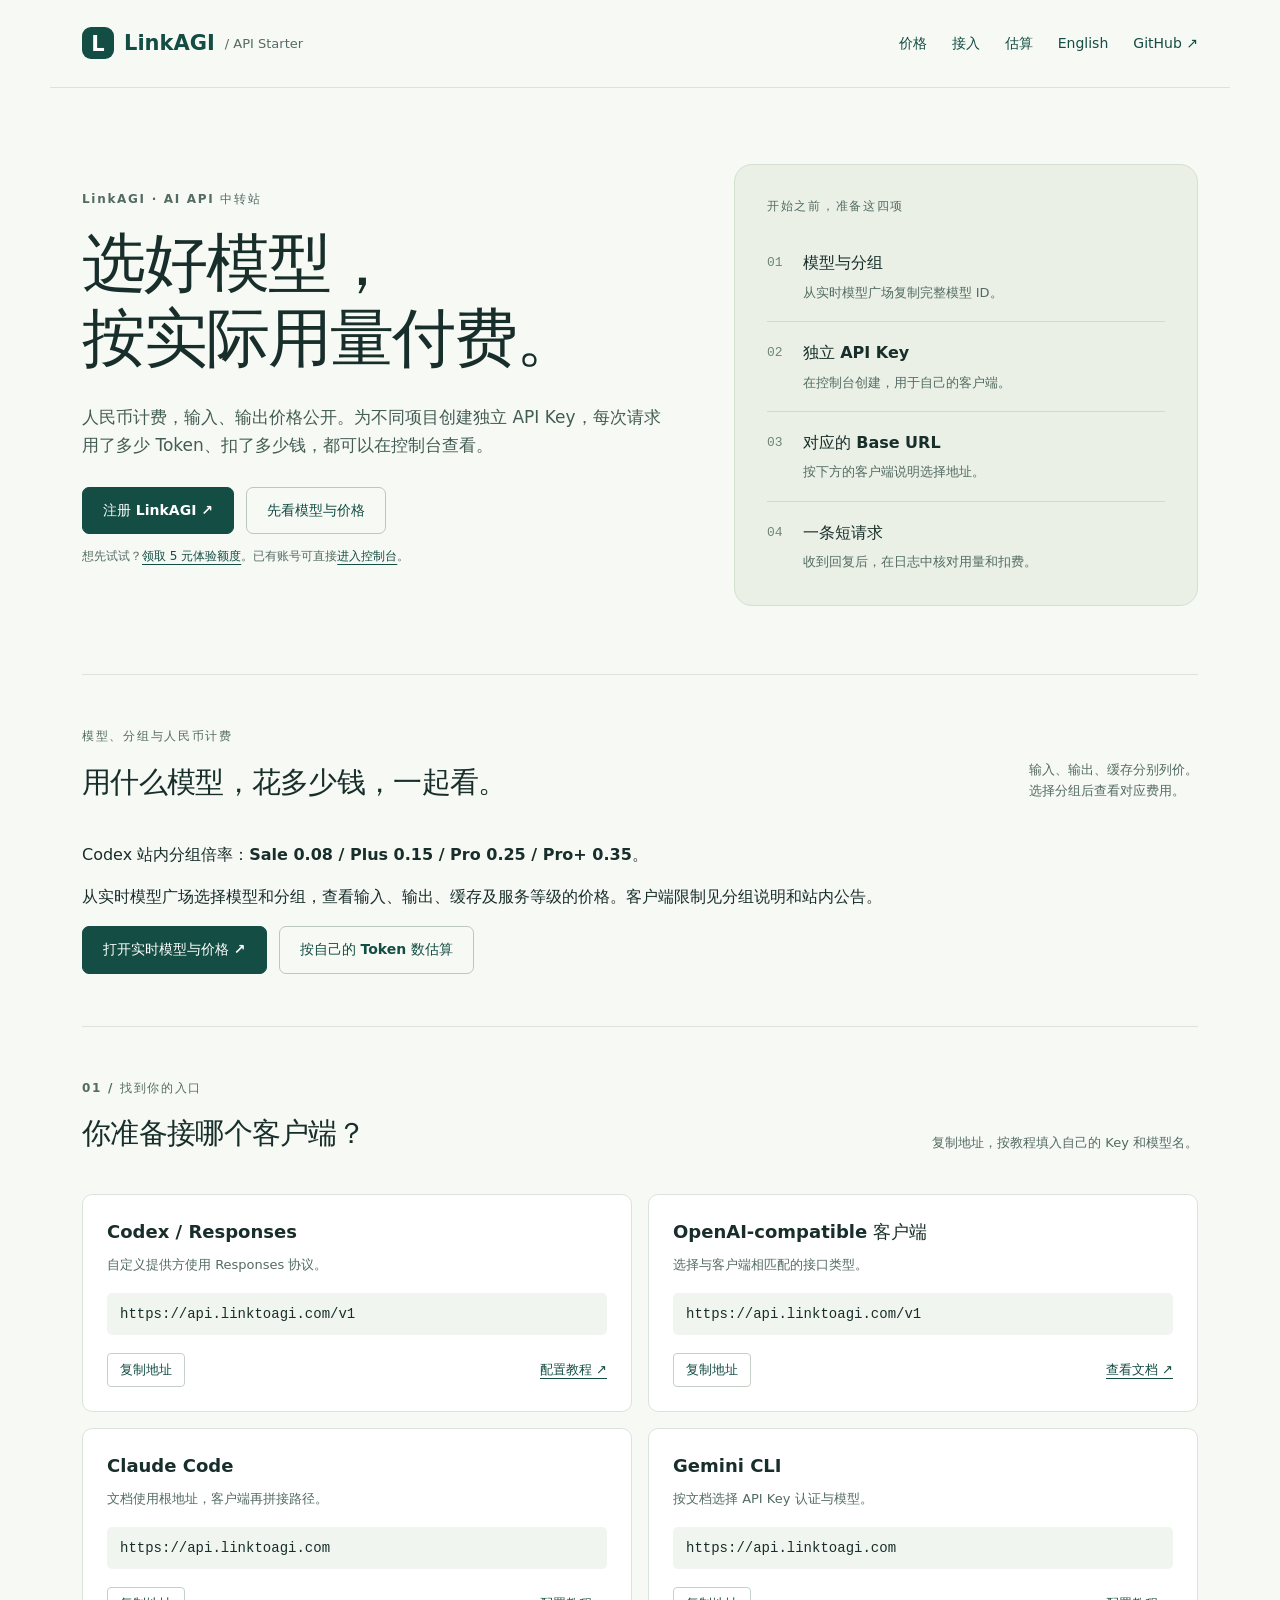
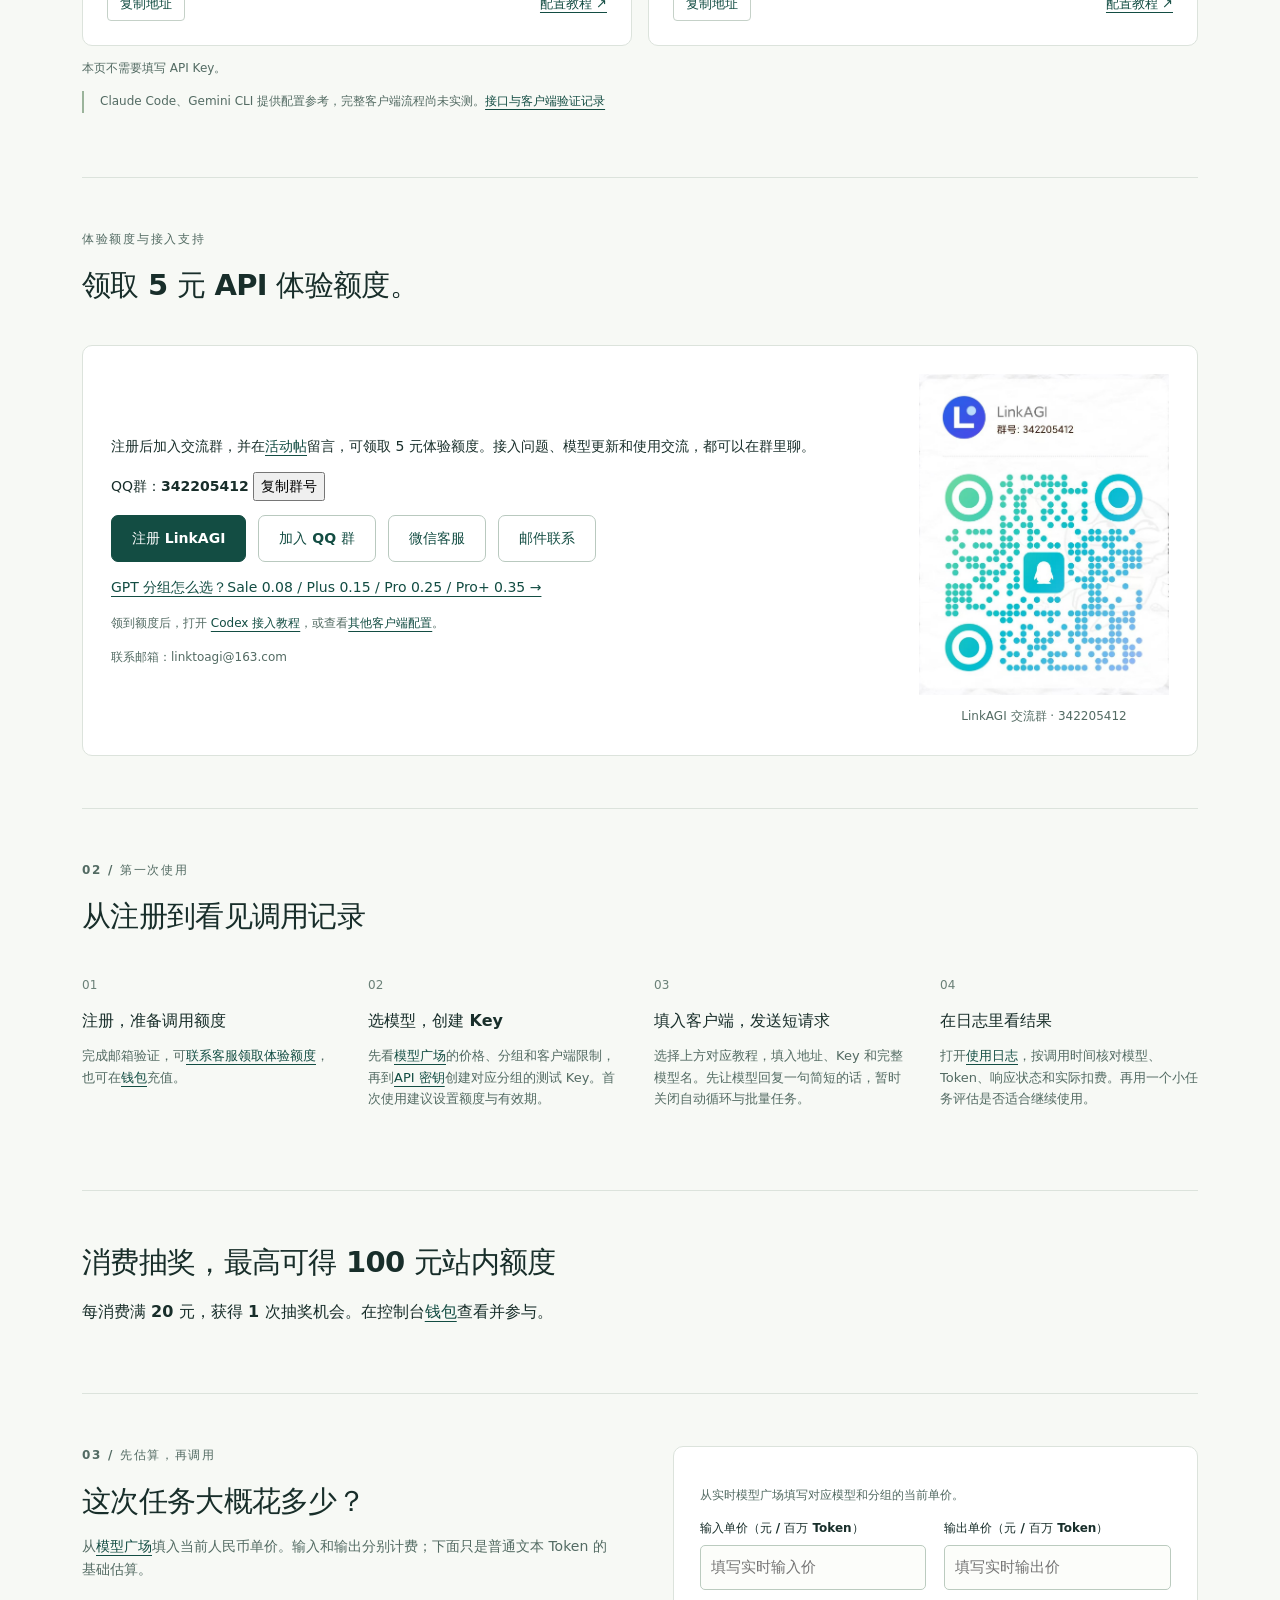
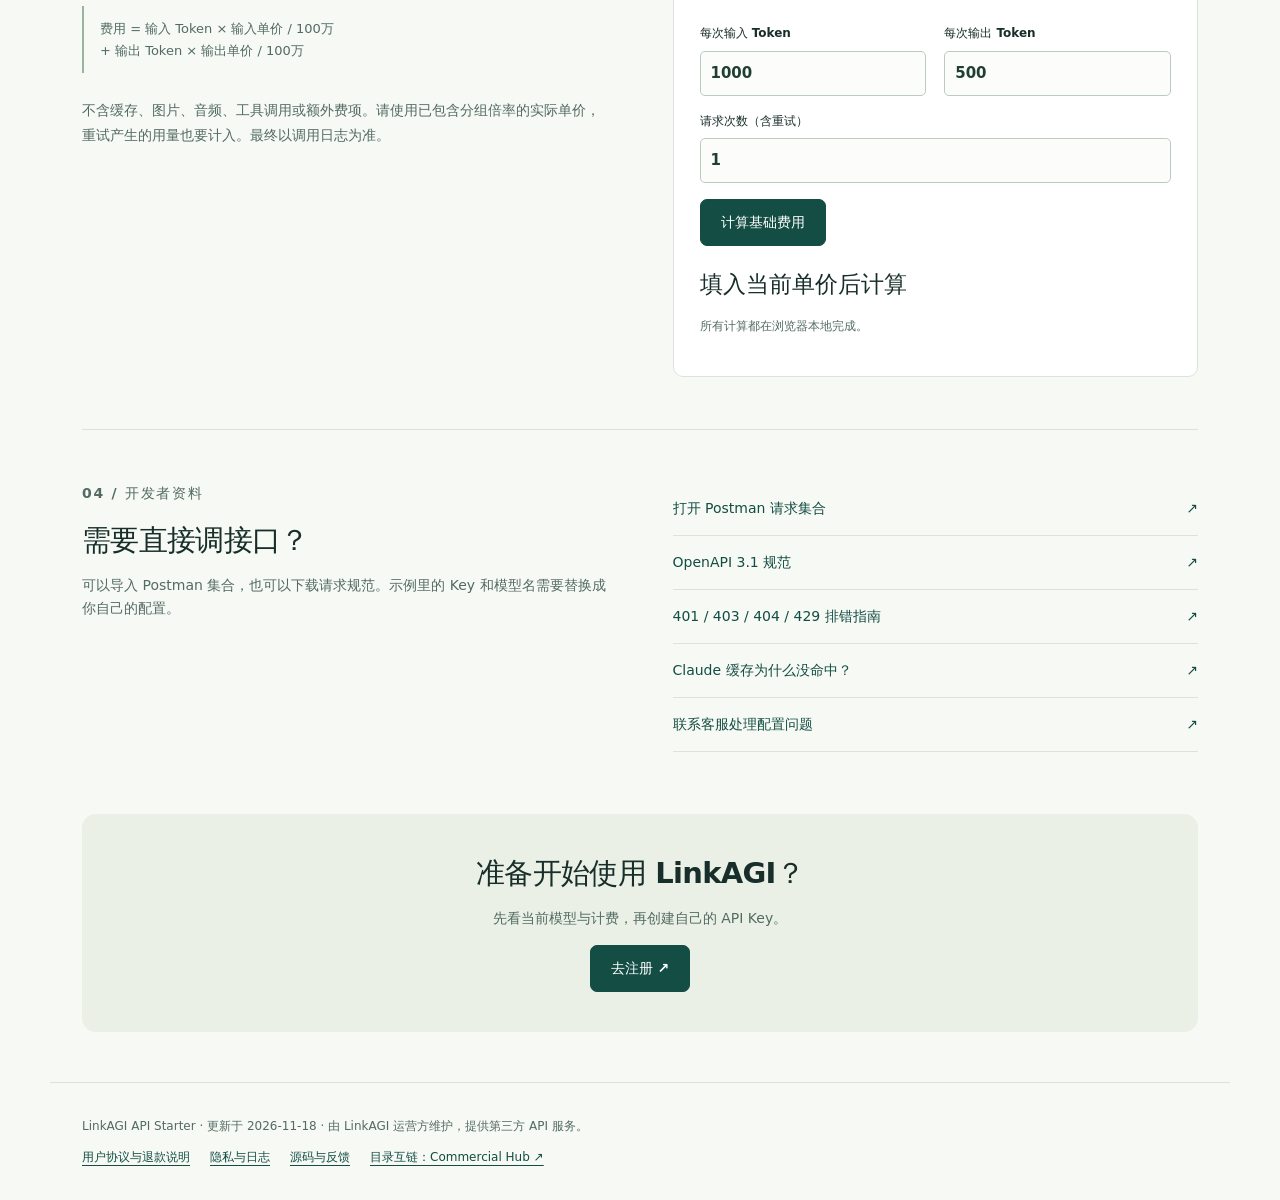
==== commit 31a010c8: "Add Claude cache troubleshooting guide with trial entry" ====
--- a/docs/index.html
+++ b/docs/index.html
@@ -107,7 +107,7 @@
       </form>
     </section>
 
-    <section class="section resources"><div><p class="eyebrow">04 / 开发者资料</p><h2>需要直接调接口？</h2><p>可以导入 Postman 集合，也可以下载请求规范。示例里的 Key 和模型名需要替换成你自己的配置。</p></div><div class="resource-links"><a href="https://www.postman.com/lhs-1-s-team/linkagi-api/collection/8nl8r40/linkagi-api">打开 Postman 请求集合 <span>↗</span></a><a href="https://github.com/16871233/linkagi-api-starter/blob/main/openapi/linkagi.openapi.json">OpenAPI 3.1 规范 <span>↗</span></a><a href="api-errors.html">401 / 403 / 404 / 429 排错指南 <span>↗</span></a><a href="https://docs.linktoagi.com/about.html#support">联系客服处理配置问题 <span>↗</span></a></div></section>
+    <section class="section resources"><div><p class="eyebrow">04 / 开发者资料</p><h2>需要直接调接口？</h2><p>可以导入 Postman 集合，也可以下载请求规范。示例里的 Key 和模型名需要替换成你自己的配置。</p></div><div class="resource-links"><a href="https://www.postman.com/lhs-1-s-team/linkagi-api/collection/8nl8r40/linkagi-api">打开 Postman 请求集合 <span>↗</span></a><a href="https://github.com/16871233/linkagi-api-starter/blob/main/openapi/linkagi.openapi.json">OpenAPI 3.1 规范 <span>↗</span></a><a href="api-errors.html">401 / 403 / 404 / 429 排错指南 <span>↗</span></a><a href="claude-cache.html">Claude 缓存为什么没命中？<span>↗</span></a><a href="https://docs.linktoagi.com/about.html#support">联系客服处理配置问题 <span>↗</span></a></div></section>
     <section class="footer-cta"><h2>准备开始使用 LinkAGI？</h2><p>先看当前模型与计费，再创建自己的 API Key。</p><a class="button primary" href="https://api.linktoagi.com/sign-up">去注册 ↗</a></section>
   </main>
   <footer class="wrap footer"><p>LinkAGI API Starter · 更新于 2026-11-18 · 由 LinkAGI 运营方维护，提供第三方 API 服务。</p><nav aria-label="页脚"><a href="https://api.linktoagi.com/user-agreement">用户协议与退款说明</a><a href="https://api.linktoagi.com/privacy-policy">隐私与日志</a><a href="https://github.com/16871233/linkagi-api-starter">源码与反馈</a><a href="https://hub.apiops.cloud/" target="_blank" rel="nofollow noopener noreferrer">目录互链：Commercial Hub ↗</a></nav></footer>
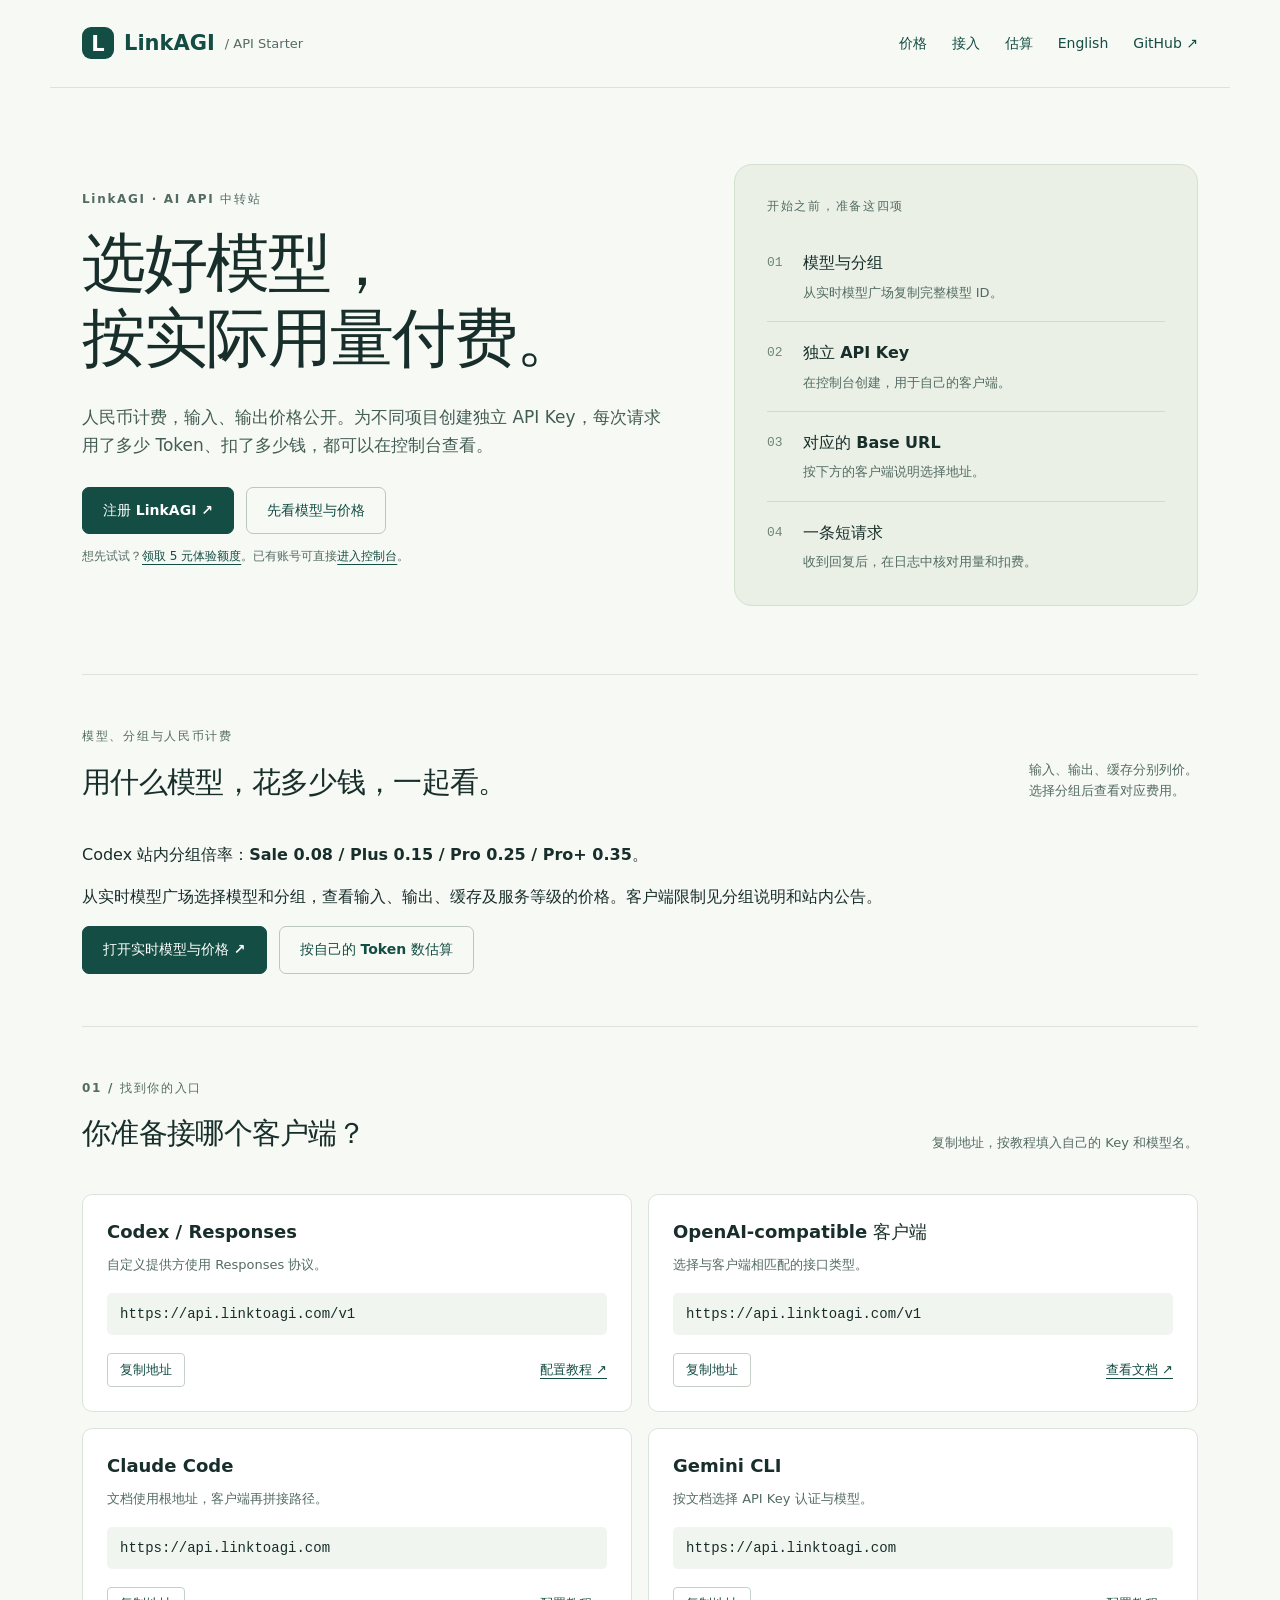
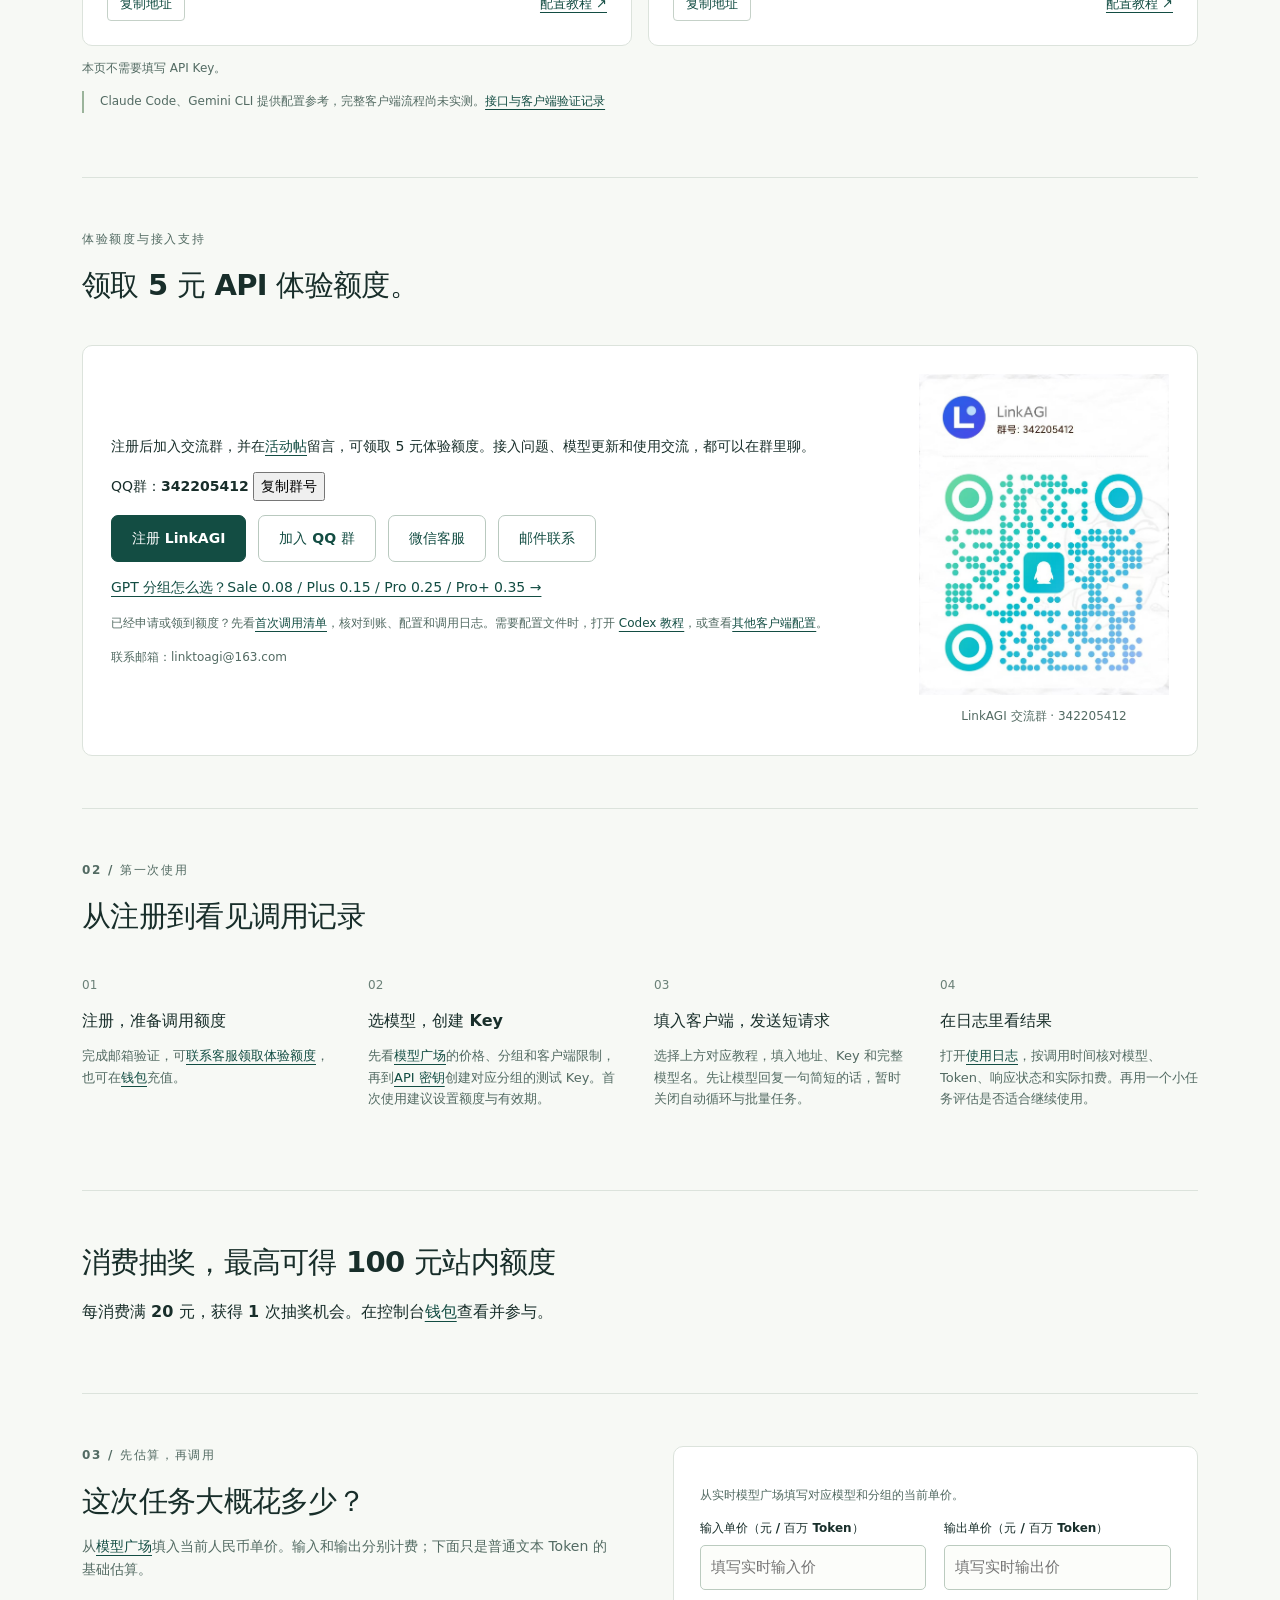
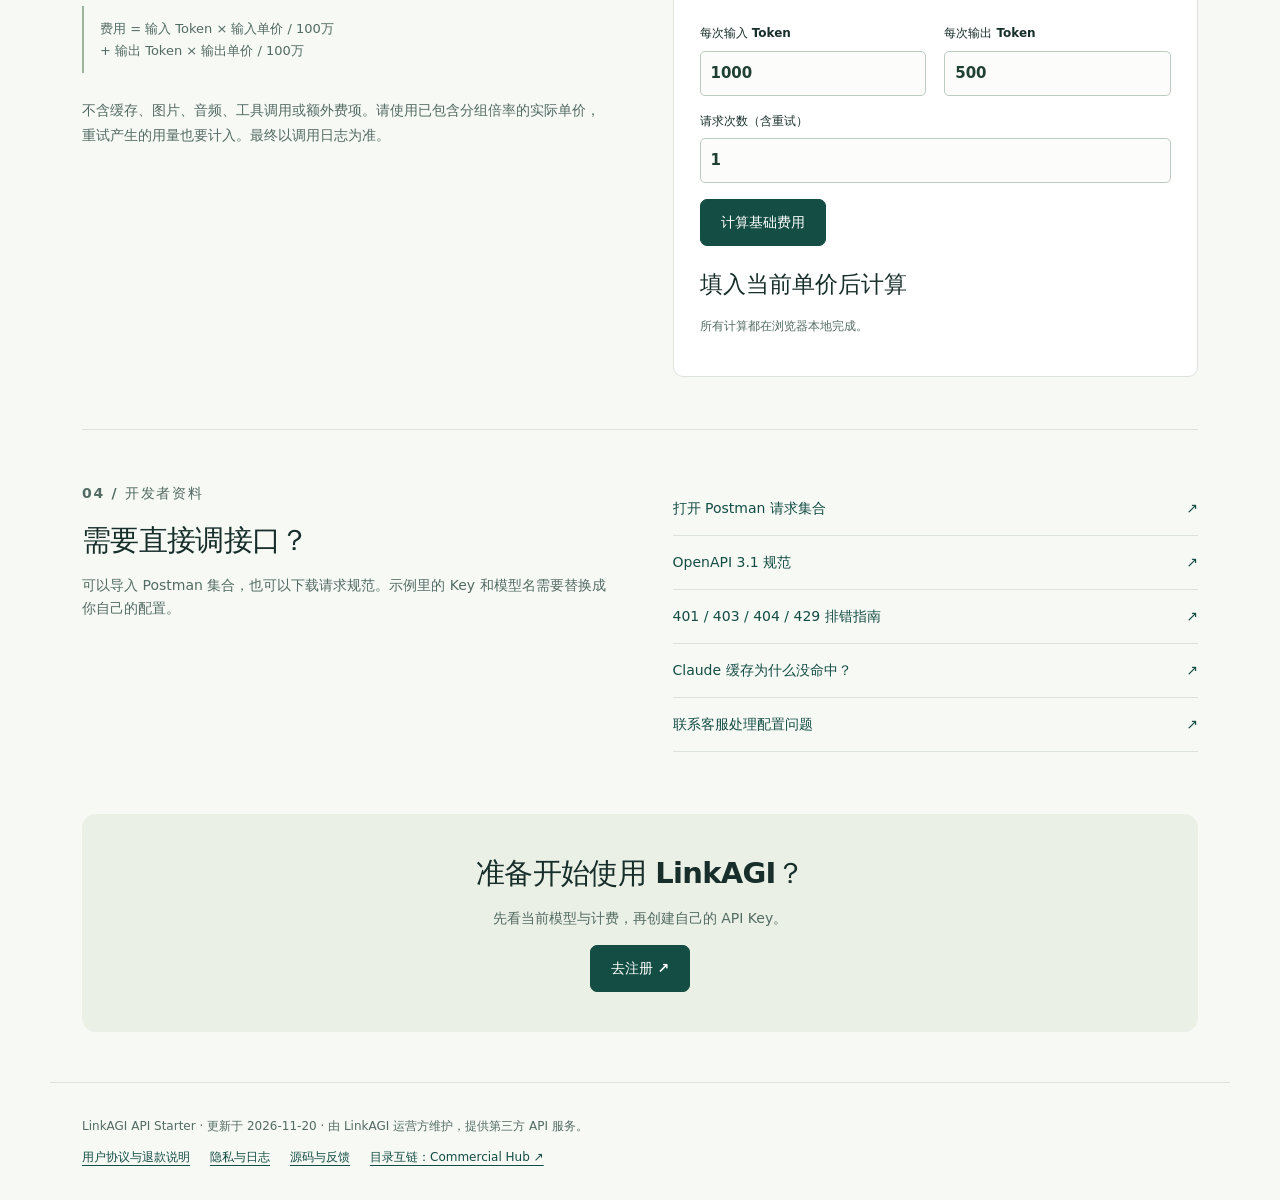
==== commit 7d08a435: "Add first-call checklist and trial activation help" ====
--- a/docs/index.html
+++ b/docs/index.html
@@ -76,7 +76,7 @@
           <p class="group-number">QQ群：<strong>342205412</strong> <button type="button" data-copy="342205412" aria-label="复制 QQ 群号">复制群号</button></p>
           <div class="actions"><a class="button primary" href="https://api.linktoagi.com/sign-up">注册 LinkAGI</a><a class="button" href="https://qm.qq.com/q/E968hOM5Ka" target="_blank" rel="noopener noreferrer">加入 QQ 群</a><a class="button" href="assets/customer-service-wechat.png" target="_blank" rel="noopener">微信客服</a><a class="button" href="mailto:linktoagi@163.com">邮件联系</a></div>
           <p><a href="gpt-groups.html">GPT 分组怎么选？Sale 0.08 / Plus 0.15 / Pro 0.25 / Pro+ 0.35 →</a></p>
-          <p class="quiet">领到额度后，打开 <a href="https://docs.linktoagi.com/codex-api.html">Codex 接入教程</a>，或查看<a href="#connect">其他客户端配置</a>。</p>
+          <p class="quiet">已经申请或领到额度？先看<a href="first-call.html">首次调用清单</a>，核对到账、配置和调用日志。需要配置文件时，打开 <a href="https://docs.linktoagi.com/codex-api.html">Codex 教程</a>，或查看<a href="#connect">其他客户端配置</a>。</p>
           <p id="support-copy-status" class="quiet" role="status" aria-live="polite">联系邮箱：linktoagi@163.com</p>
         </div>
         <figure><a href="https://qm.qq.com/q/E968hOM5Ka" target="_blank" rel="noopener"><img src="assets/qq-group.jpg" width="1050" height="1350" alt="LinkAGI QQ 群二维码，群号 342205412" loading="lazy"></a><figcaption>LinkAGI 交流群 · 342205412</figcaption></figure>
@@ -110,6 +110,6 @@
     <section class="section resources"><div><p class="eyebrow">04 / 开发者资料</p><h2>需要直接调接口？</h2><p>可以导入 Postman 集合，也可以下载请求规范。示例里的 Key 和模型名需要替换成你自己的配置。</p></div><div class="resource-links"><a href="https://www.postman.com/lhs-1-s-team/linkagi-api/collection/8nl8r40/linkagi-api">打开 Postman 请求集合 <span>↗</span></a><a href="https://github.com/16871233/linkagi-api-starter/blob/main/openapi/linkagi.openapi.json">OpenAPI 3.1 规范 <span>↗</span></a><a href="api-errors.html">401 / 403 / 404 / 429 排错指南 <span>↗</span></a><a href="claude-cache.html">Claude 缓存为什么没命中？<span>↗</span></a><a href="https://docs.linktoagi.com/about.html#support">联系客服处理配置问题 <span>↗</span></a></div></section>
     <section class="footer-cta"><h2>准备开始使用 LinkAGI？</h2><p>先看当前模型与计费，再创建自己的 API Key。</p><a class="button primary" href="https://api.linktoagi.com/sign-up">去注册 ↗</a></section>
   </main>
-  <footer class="wrap footer"><p>LinkAGI API Starter · 更新于 2026-11-18 · 由 LinkAGI 运营方维护，提供第三方 API 服务。</p><nav aria-label="页脚"><a href="https://api.linktoagi.com/user-agreement">用户协议与退款说明</a><a href="https://api.linktoagi.com/privacy-policy">隐私与日志</a><a href="https://github.com/16871233/linkagi-api-starter">源码与反馈</a><a href="https://hub.apiops.cloud/" target="_blank" rel="nofollow noopener noreferrer">目录互链：Commercial Hub ↗</a></nav></footer>
+  <footer class="wrap footer"><p>LinkAGI API Starter · 更新于 2026-11-20 · 由 LinkAGI 运营方维护，提供第三方 API 服务。</p><nav aria-label="页脚"><a href="https://api.linktoagi.com/user-agreement">用户协议与退款说明</a><a href="https://api.linktoagi.com/privacy-policy">隐私与日志</a><a href="https://github.com/16871233/linkagi-api-starter">源码与反馈</a><a href="https://hub.apiops.cloud/" target="_blank" rel="nofollow noopener noreferrer">目录互链：Commercial Hub ↗</a></nav></footer>
 </body>
 </html>
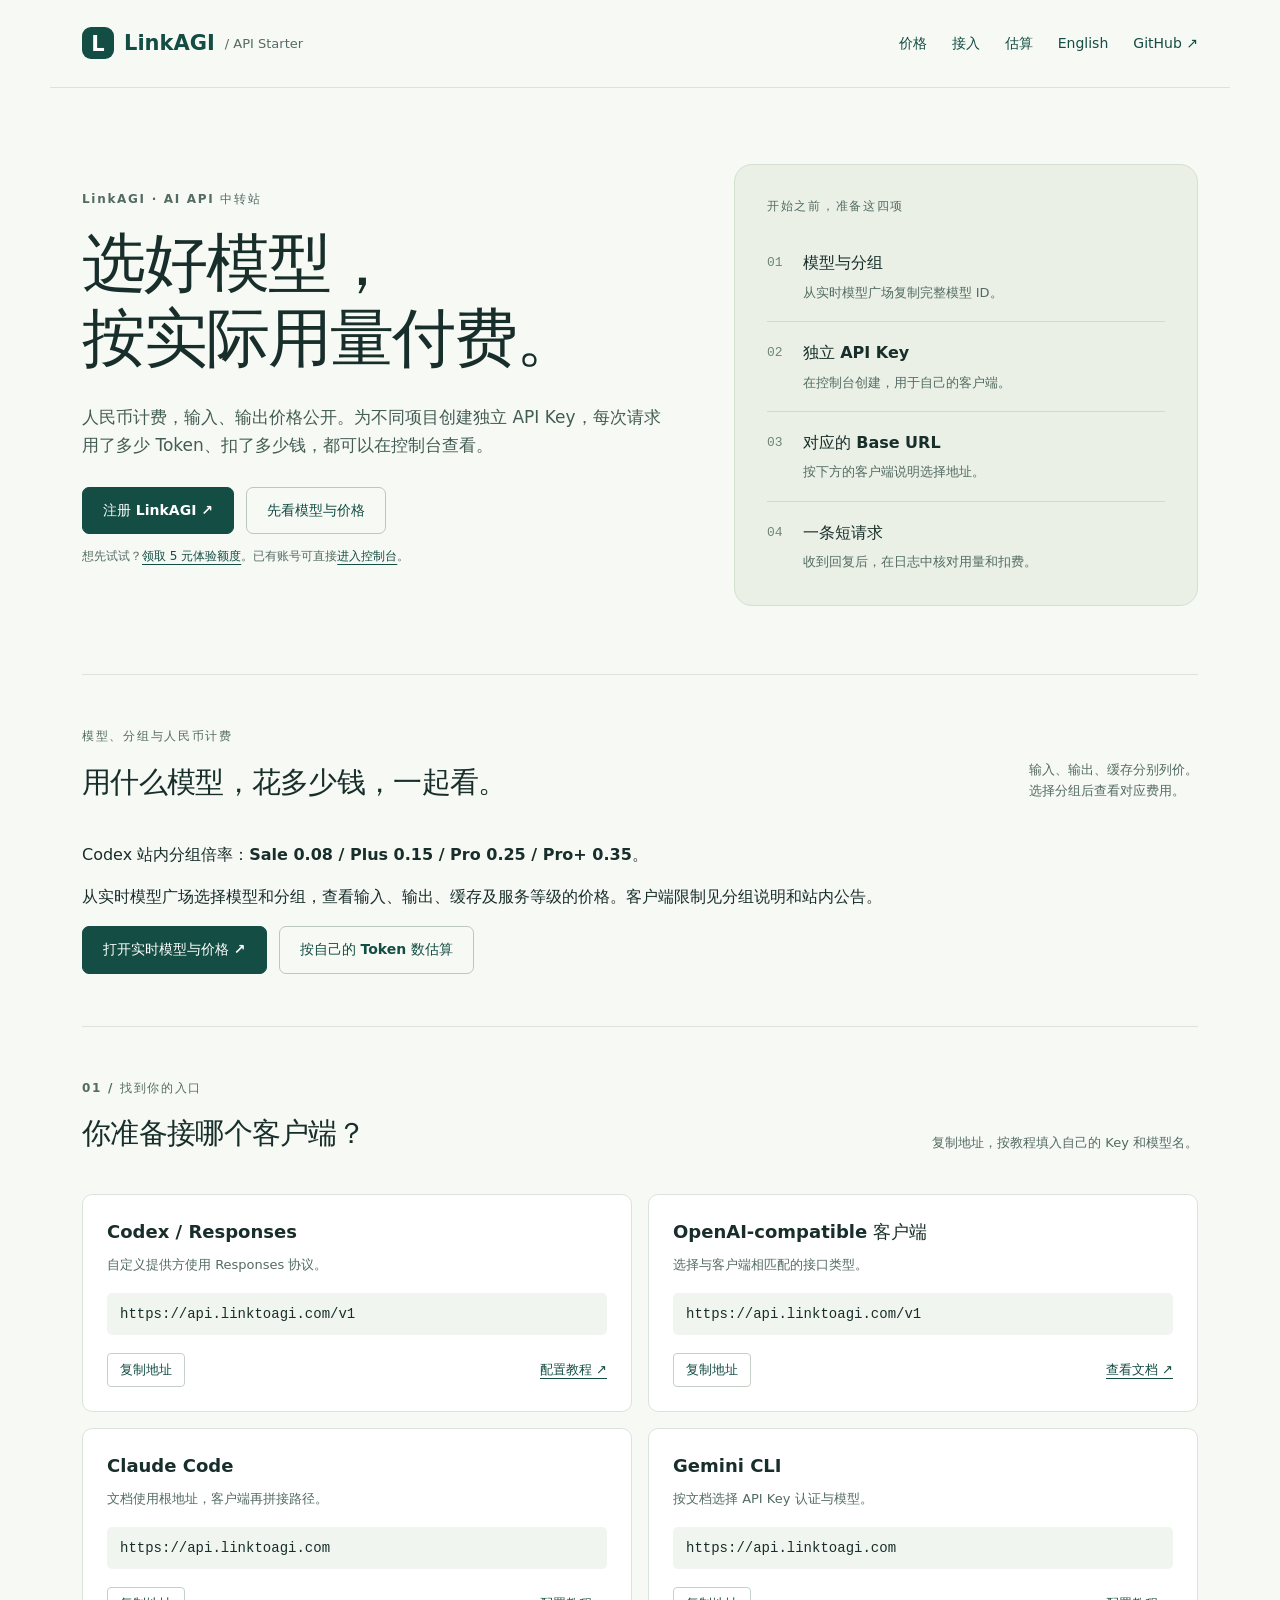
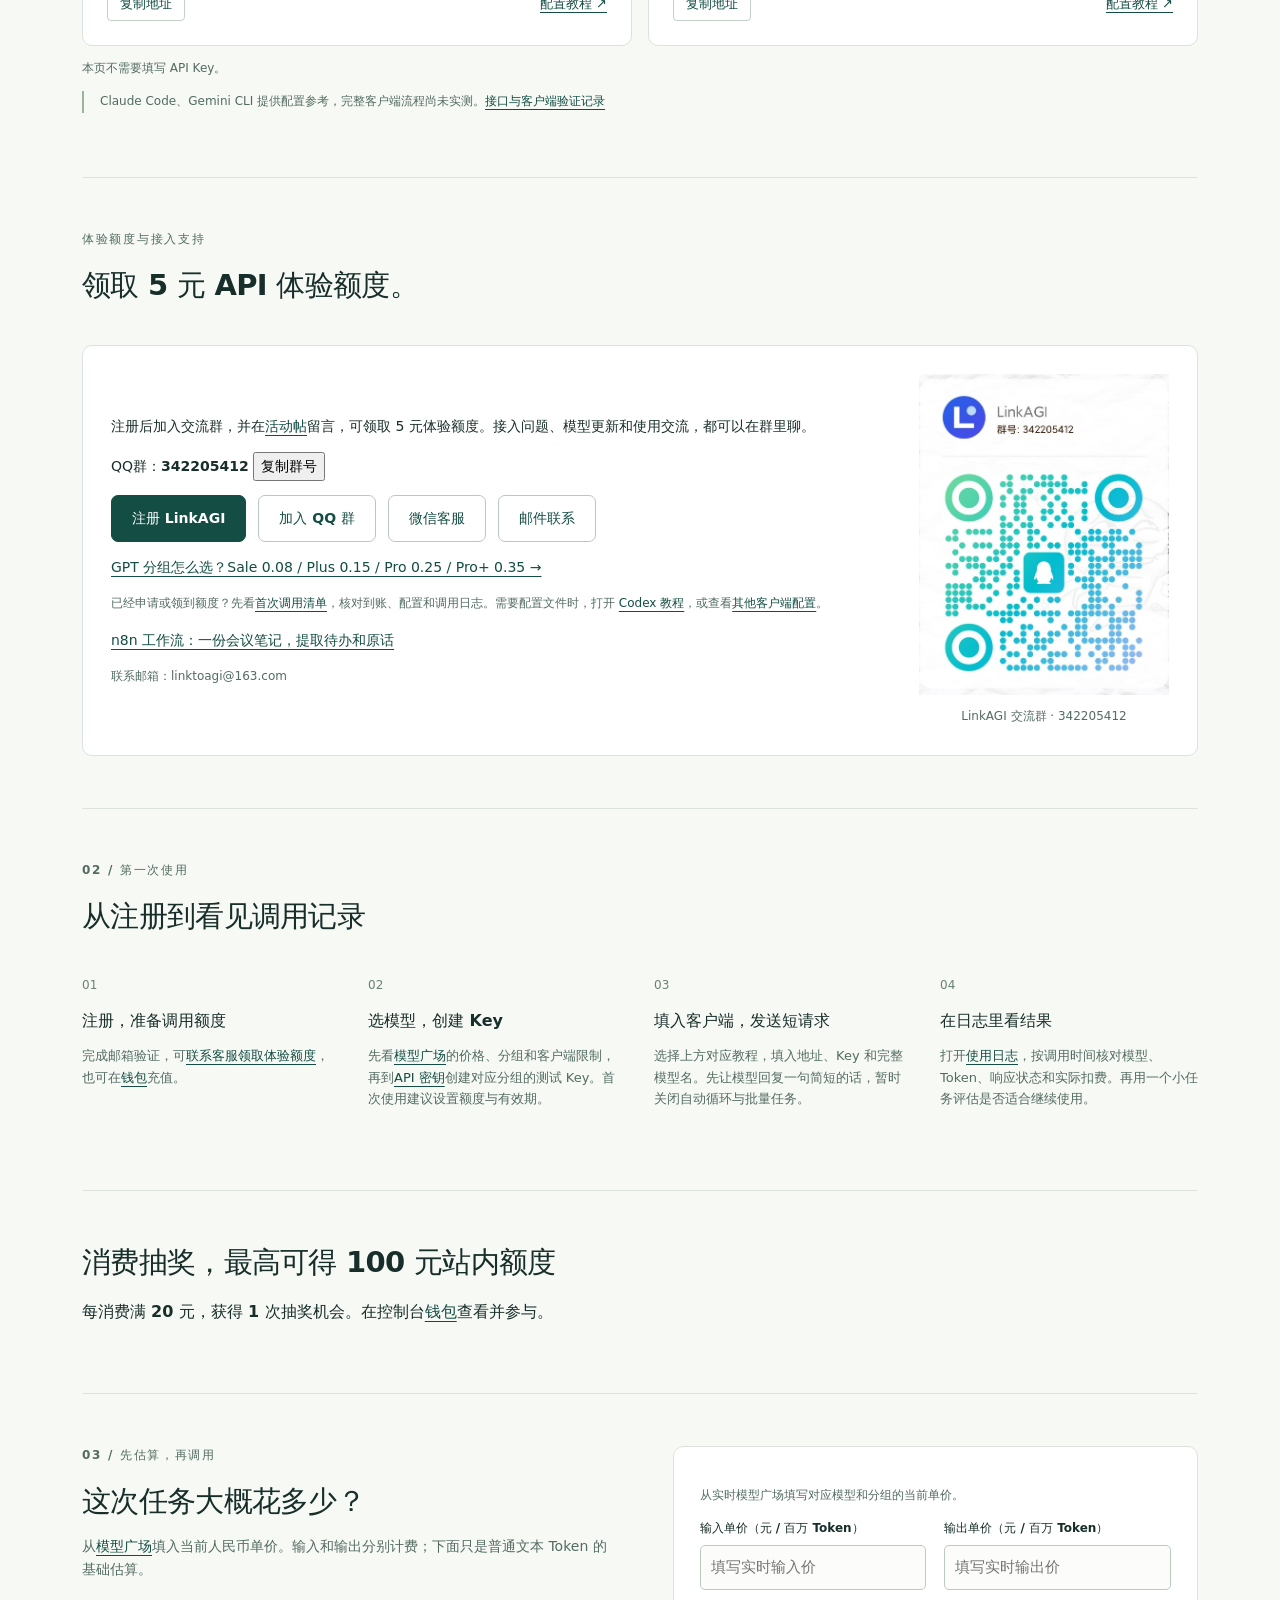
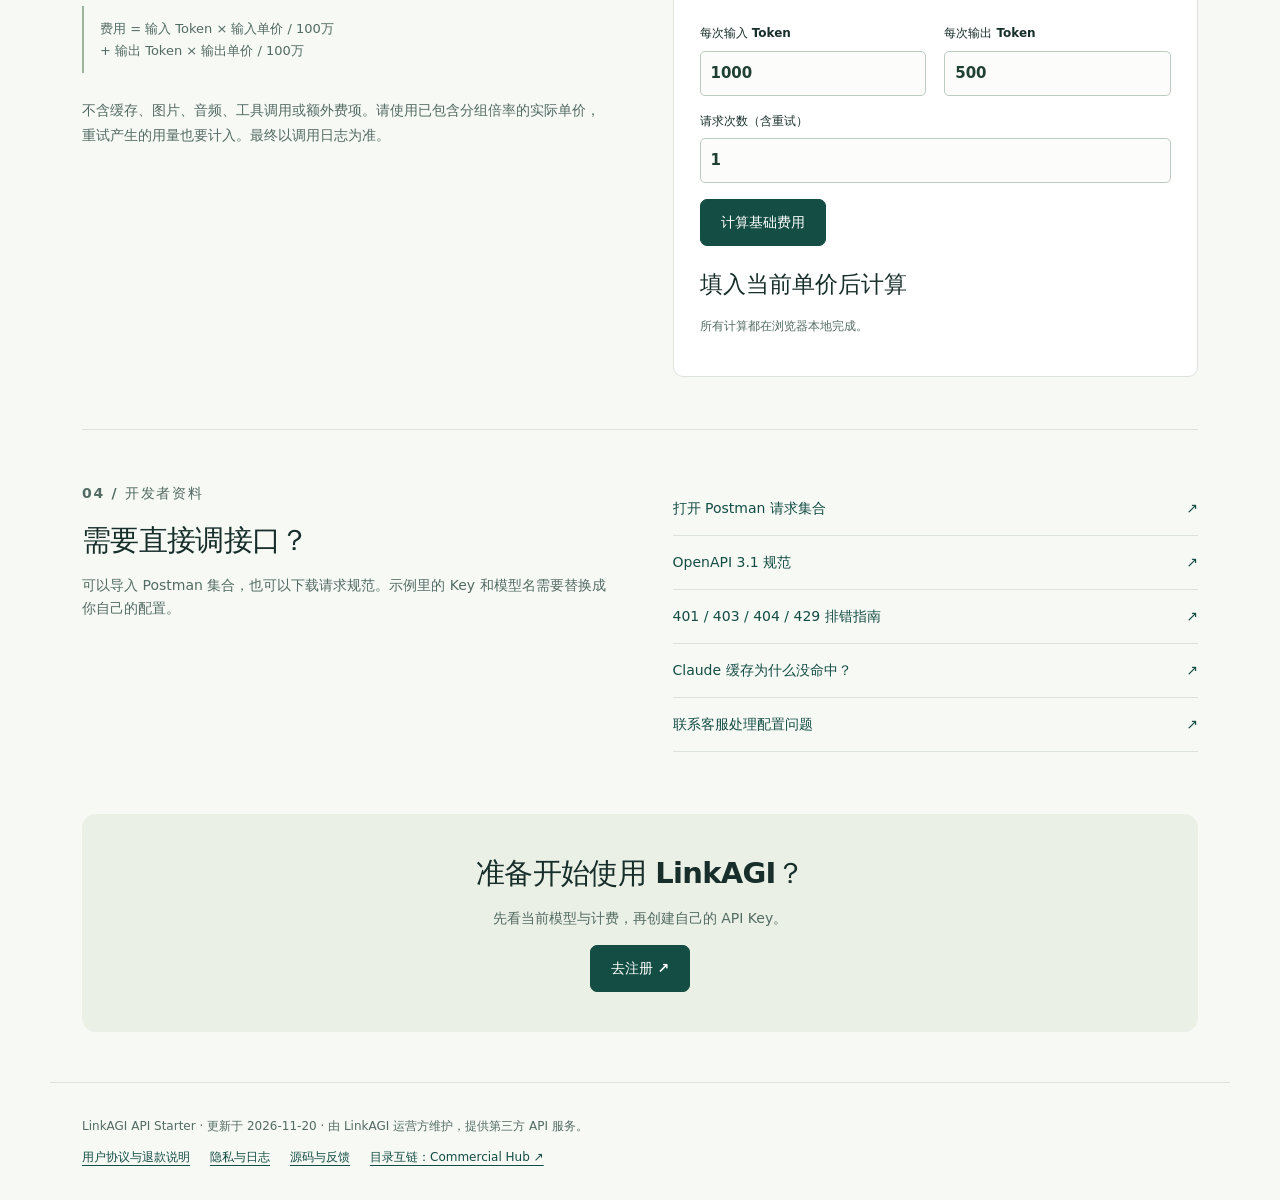
==== commit 5d55044e: "Publish n8n meeting action items workflow and setup guide" ====
--- a/docs/index.html
+++ b/docs/index.html
@@ -77,6 +77,7 @@
           <div class="actions"><a class="button primary" href="https://api.linktoagi.com/sign-up">注册 LinkAGI</a><a class="button" href="https://qm.qq.com/q/E968hOM5Ka" target="_blank" rel="noopener noreferrer">加入 QQ 群</a><a class="button" href="assets/customer-service-wechat.png" target="_blank" rel="noopener">微信客服</a><a class="button" href="mailto:linktoagi@163.com">邮件联系</a></div>
           <p><a href="gpt-groups.html">GPT 分组怎么选？Sale 0.08 / Plus 0.15 / Pro 0.25 / Pro+ 0.35 →</a></p>
           <p class="quiet">已经申请或领到额度？先看<a href="first-call.html">首次调用清单</a>，核对到账、配置和调用日志。需要配置文件时，打开 <a href="https://docs.linktoagi.com/codex-api.html">Codex 教程</a>，或查看<a href="#connect">其他客户端配置</a>。</p>
+          <p><a href="n8n-meeting-notes.html">n8n 工作流：一份会议笔记，提取待办和原话</a></p>
           <p id="support-copy-status" class="quiet" role="status" aria-live="polite">联系邮箱：linktoagi@163.com</p>
         </div>
         <figure><a href="https://qm.qq.com/q/E968hOM5Ka" target="_blank" rel="noopener"><img src="assets/qq-group.jpg" width="1050" height="1350" alt="LinkAGI QQ 群二维码，群号 342205412" loading="lazy"></a><figcaption>LinkAGI 交流群 · 342205412</figcaption></figure>
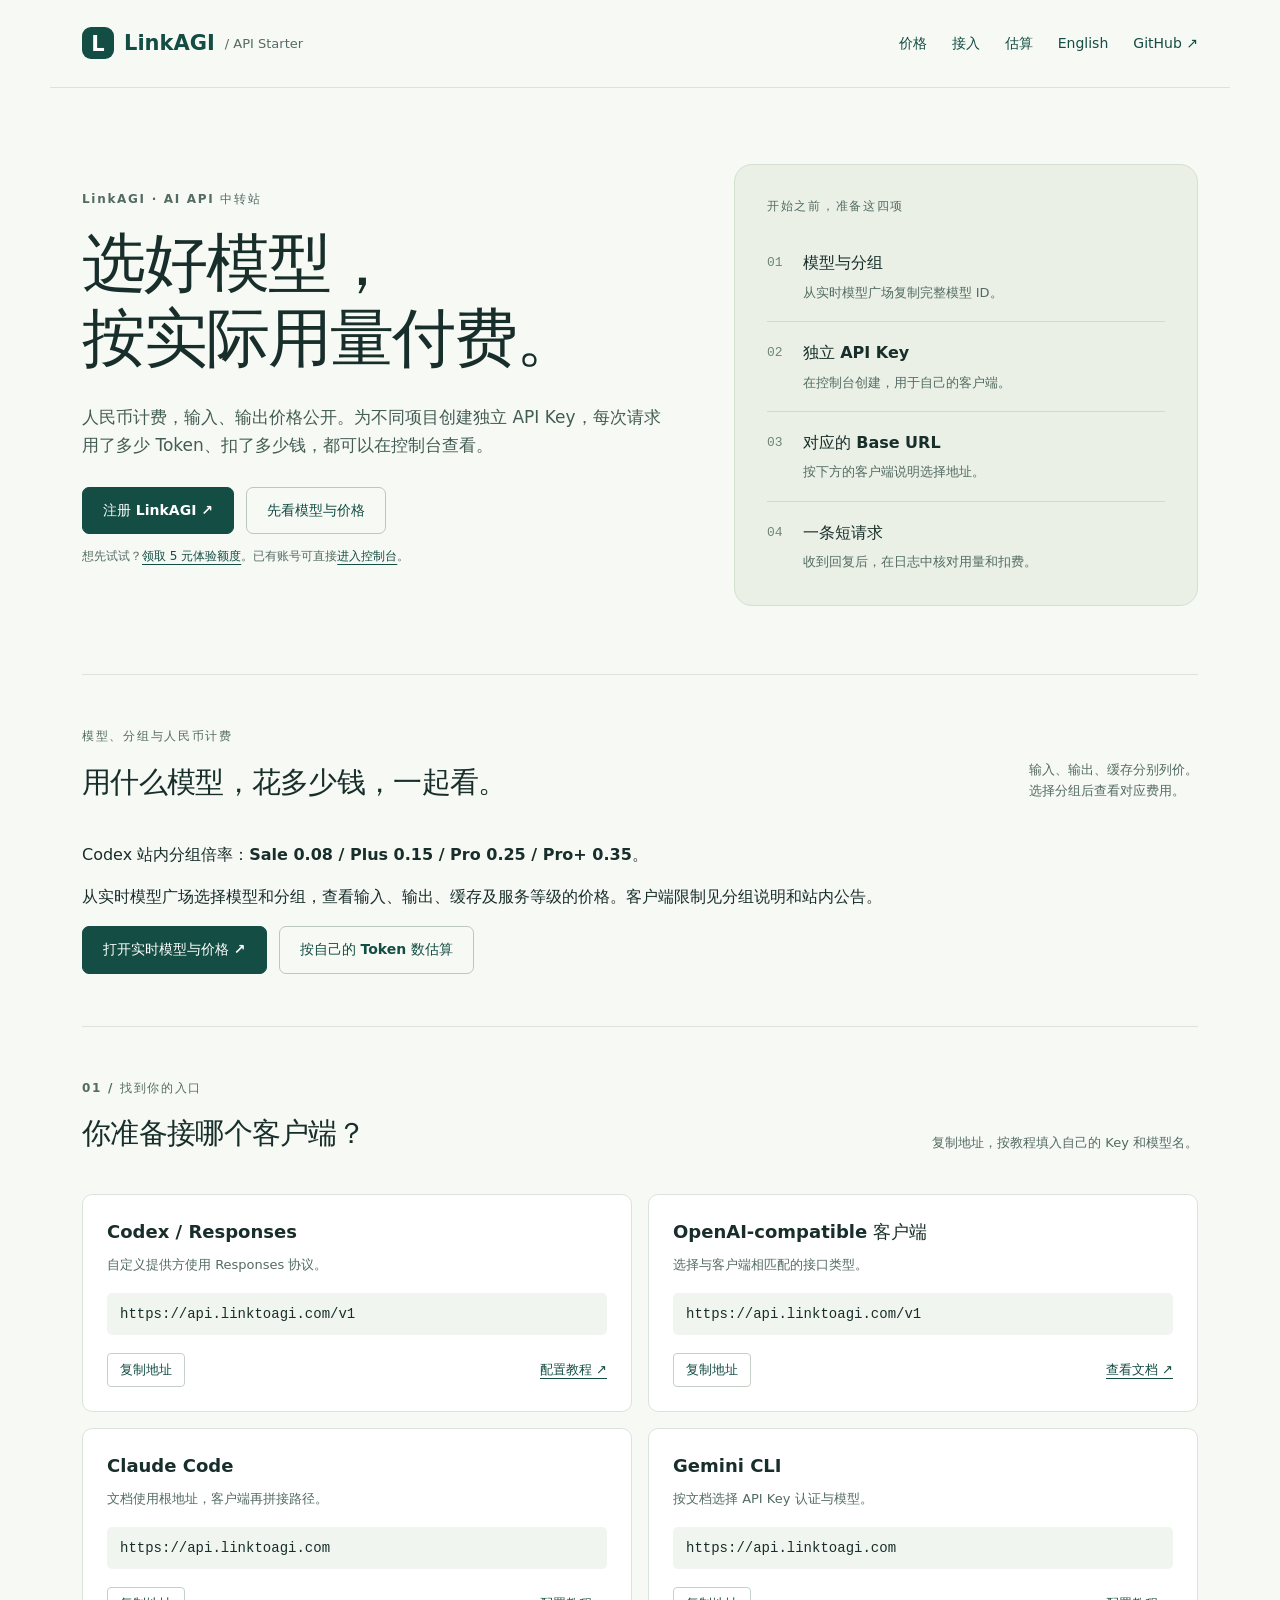
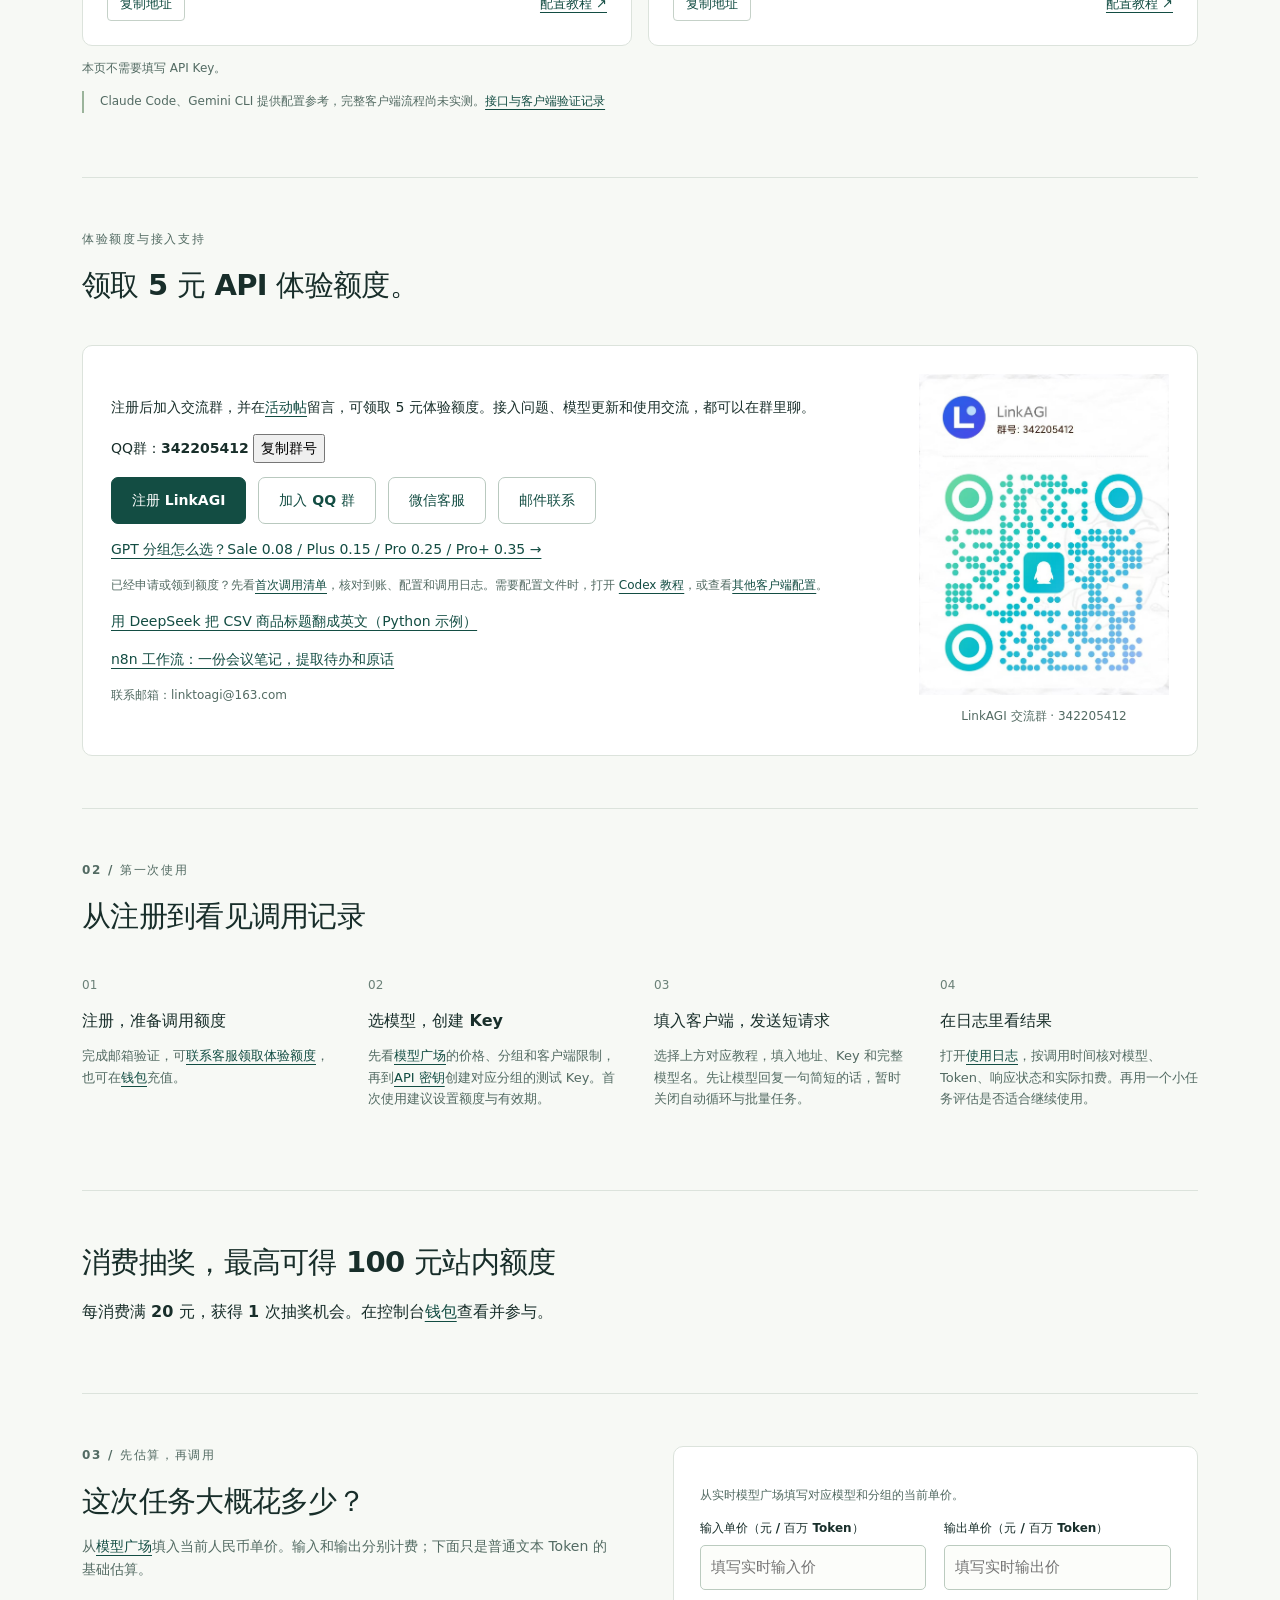
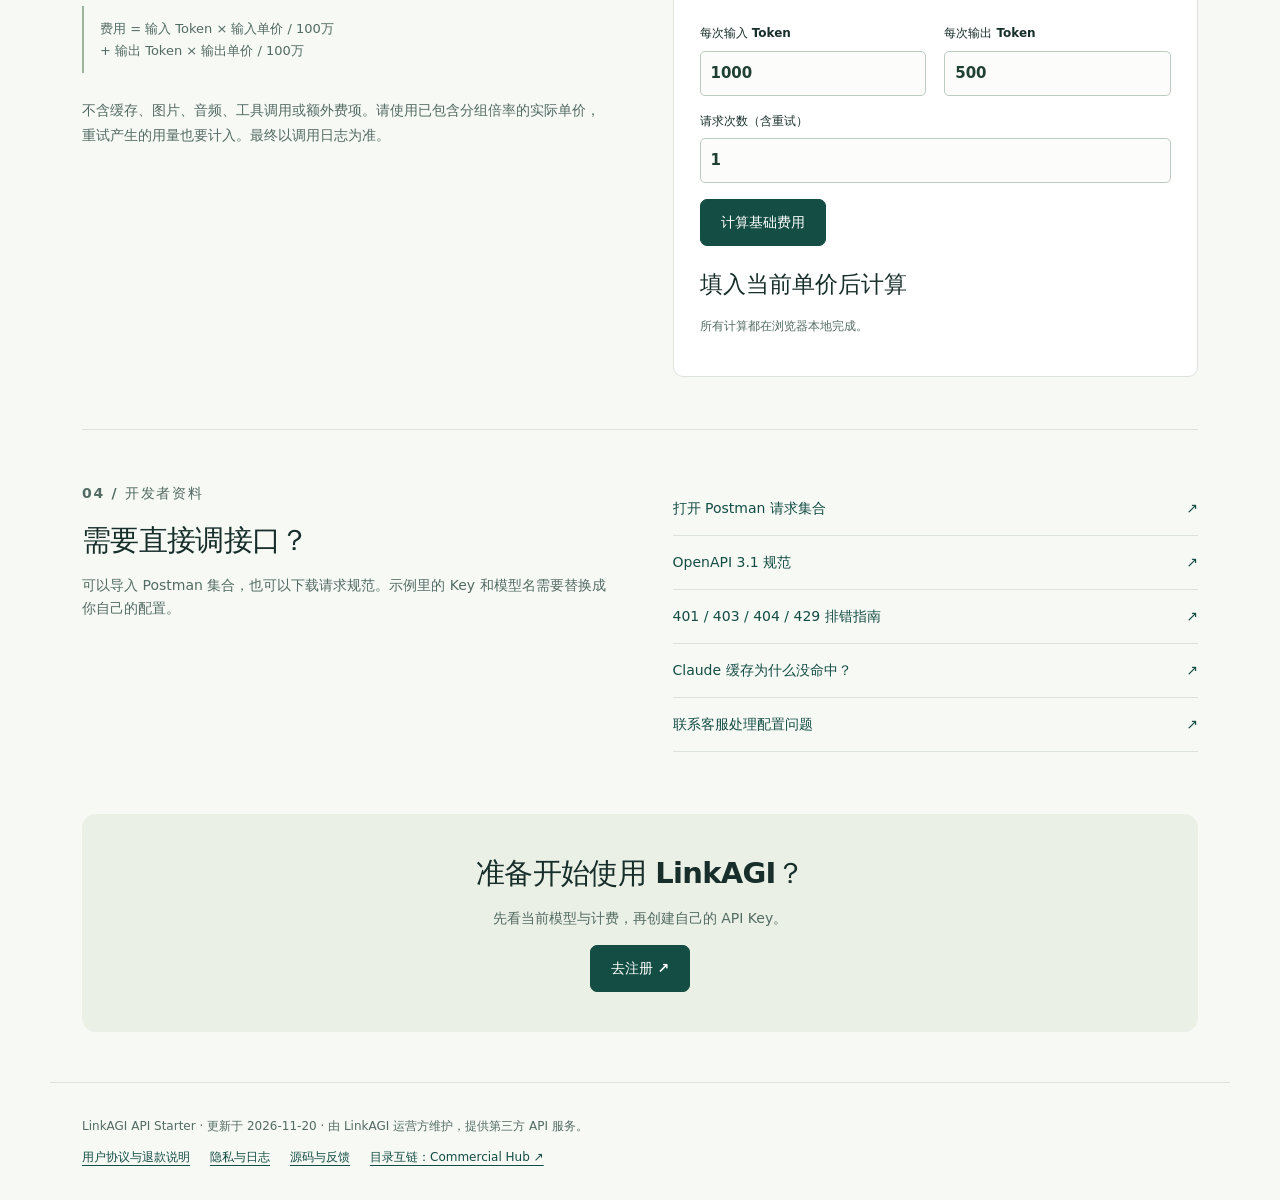
==== commit 4b3b8bd3: "Publish CSV product title translation example and setup guide" ====
--- a/docs/index.html
+++ b/docs/index.html
@@ -77,6 +77,7 @@
           <div class="actions"><a class="button primary" href="https://api.linktoagi.com/sign-up">注册 LinkAGI</a><a class="button" href="https://qm.qq.com/q/E968hOM5Ka" target="_blank" rel="noopener noreferrer">加入 QQ 群</a><a class="button" href="assets/customer-service-wechat.png" target="_blank" rel="noopener">微信客服</a><a class="button" href="mailto:linktoagi@163.com">邮件联系</a></div>
           <p><a href="gpt-groups.html">GPT 分组怎么选？Sale 0.08 / Plus 0.15 / Pro 0.25 / Pro+ 0.35 →</a></p>
           <p class="quiet">已经申请或领到额度？先看<a href="first-call.html">首次调用清单</a>，核对到账、配置和调用日志。需要配置文件时，打开 <a href="https://docs.linktoagi.com/codex-api.html">Codex 教程</a>，或查看<a href="#connect">其他客户端配置</a>。</p>
+          <p><a href="catalog-titles.html">用 DeepSeek 把 CSV 商品标题翻成英文（Python 示例）</a></p>
           <p><a href="n8n-meeting-notes.html">n8n 工作流：一份会议笔记，提取待办和原话</a></p>
           <p id="support-copy-status" class="quiet" role="status" aria-live="polite">联系邮箱：linktoagi@163.com</p>
         </div>
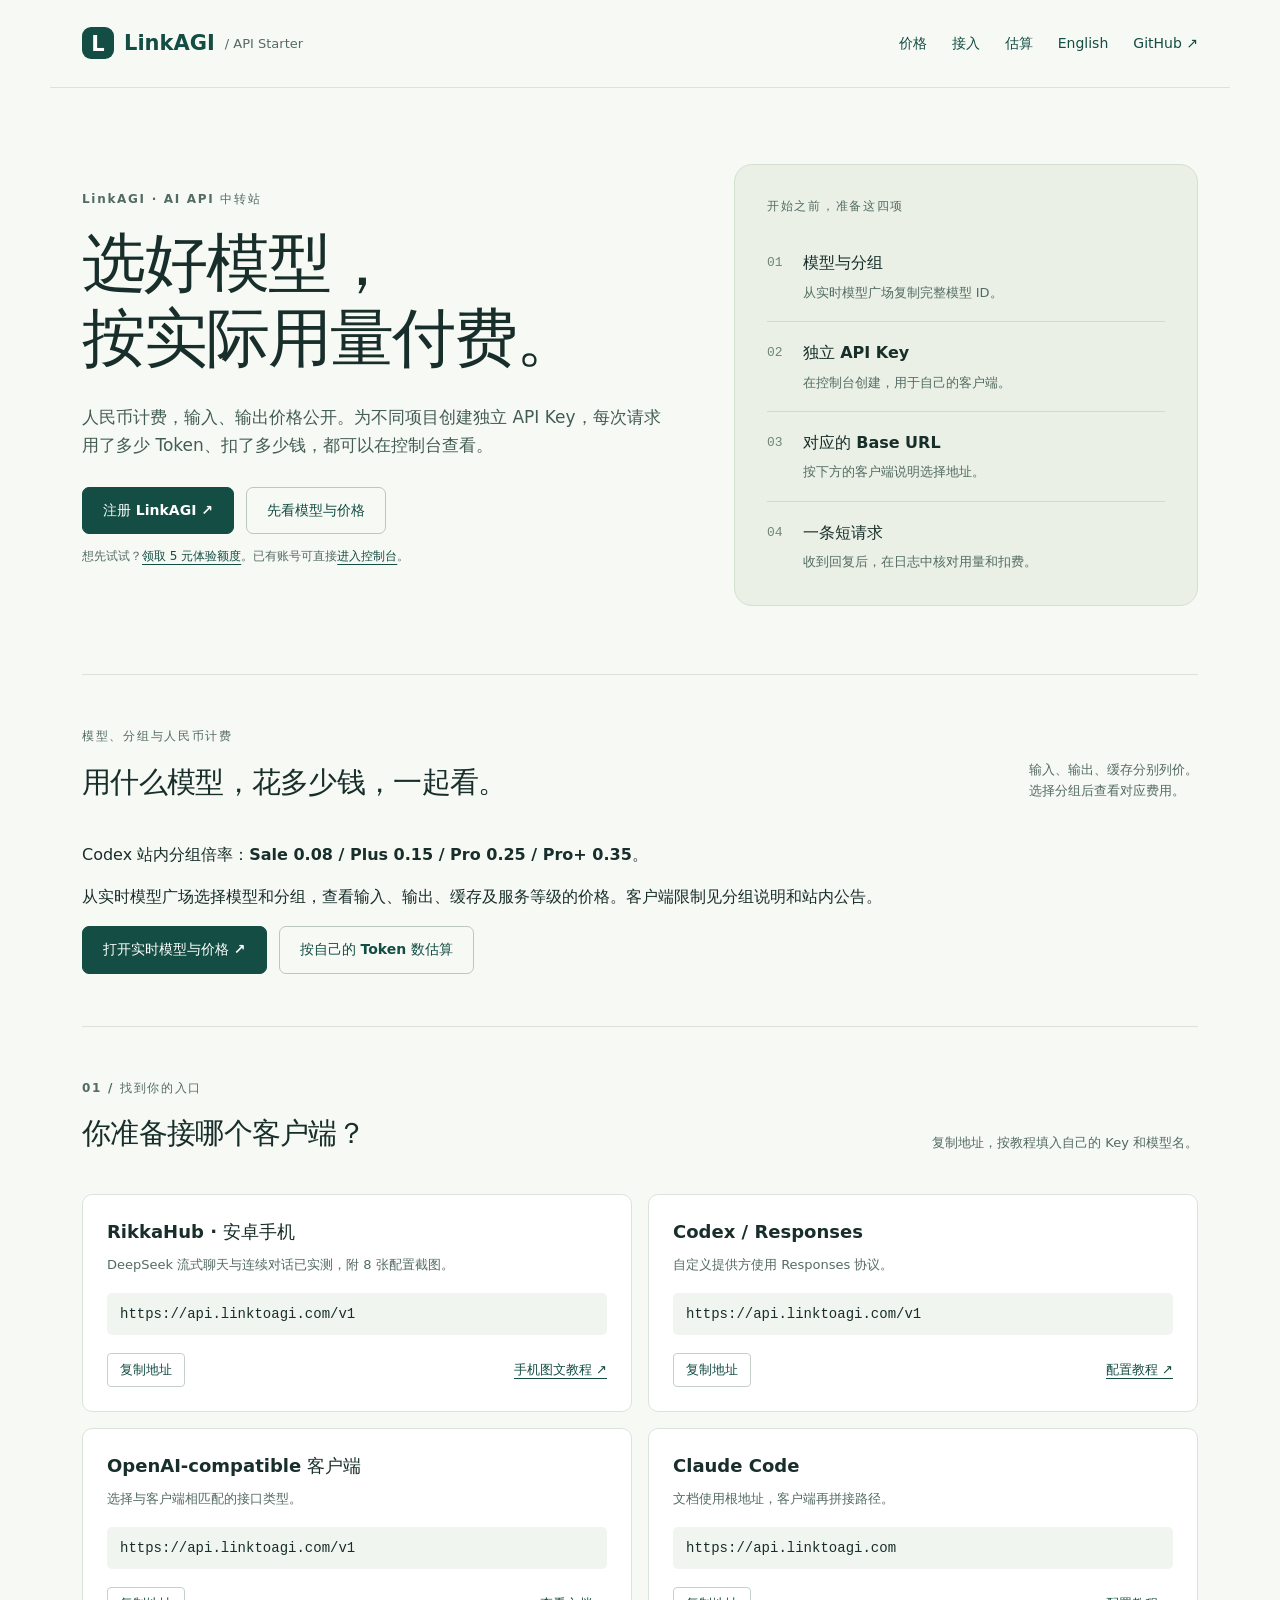
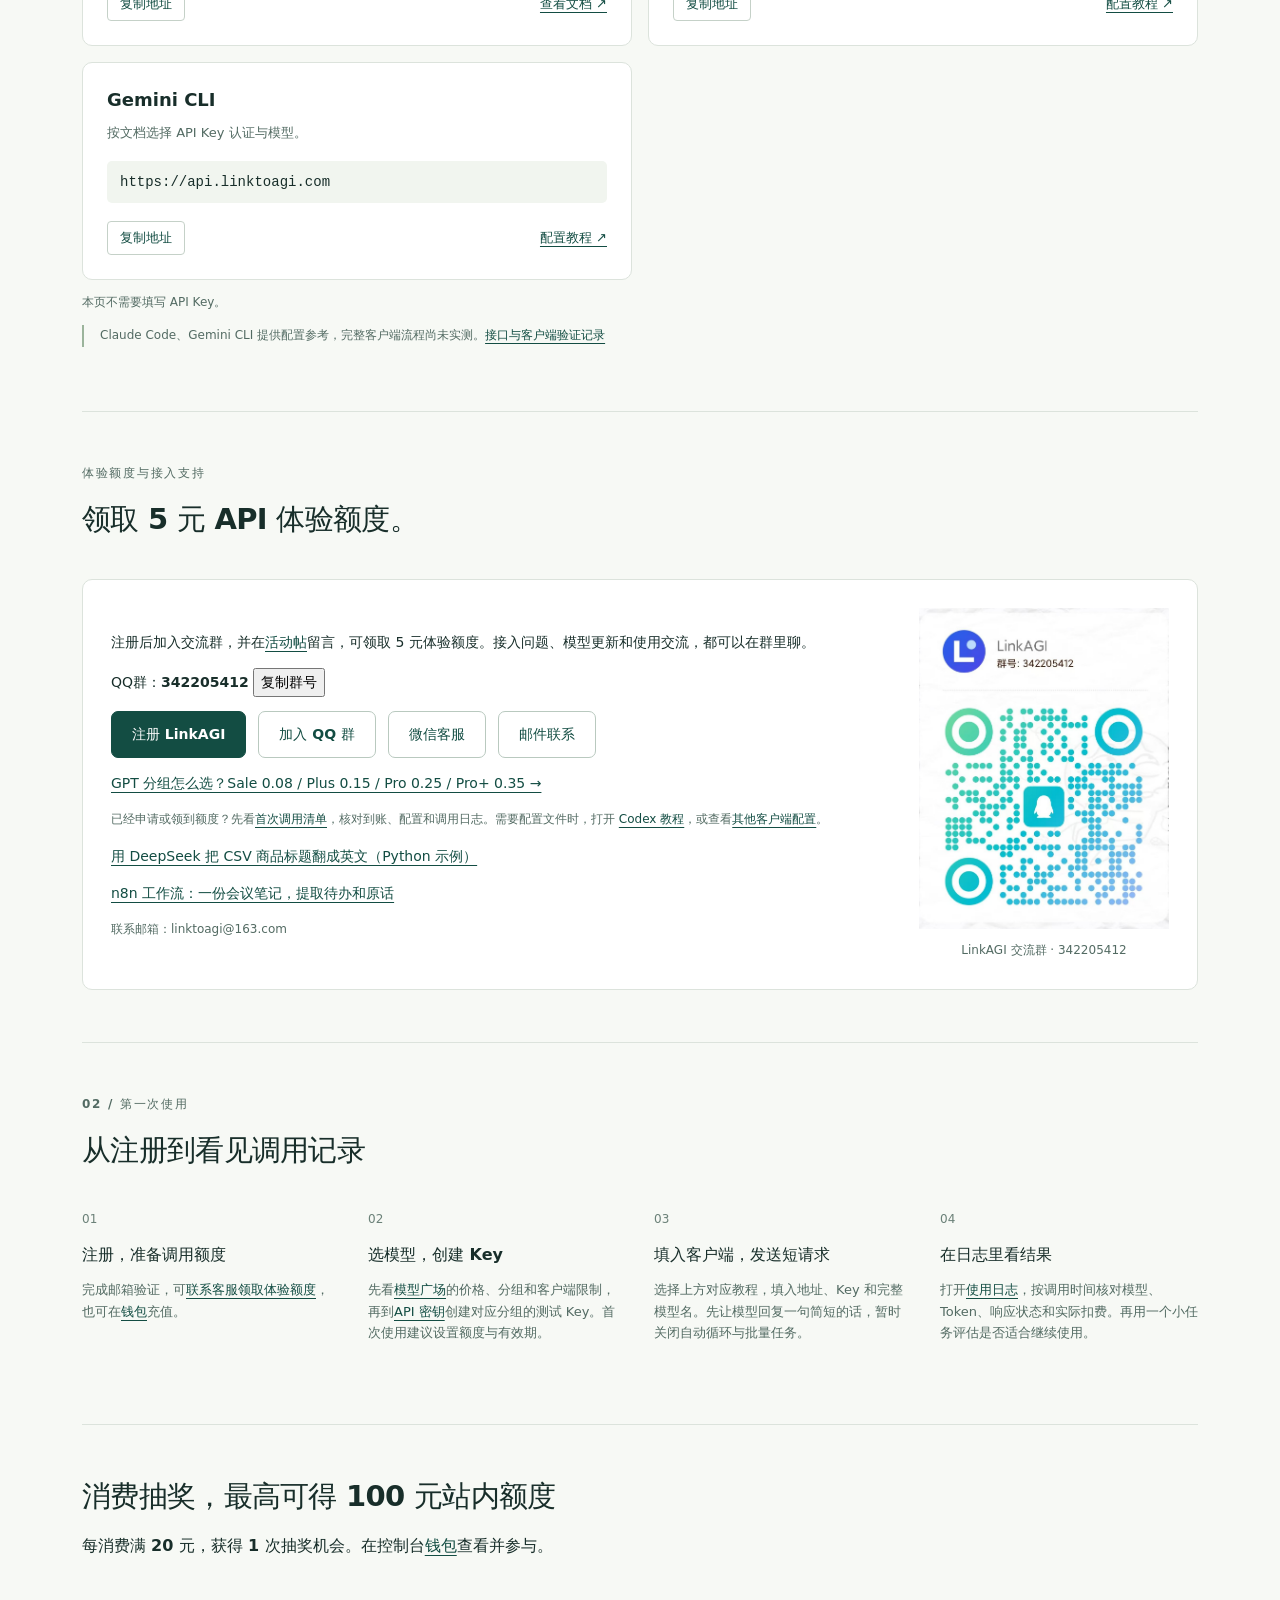
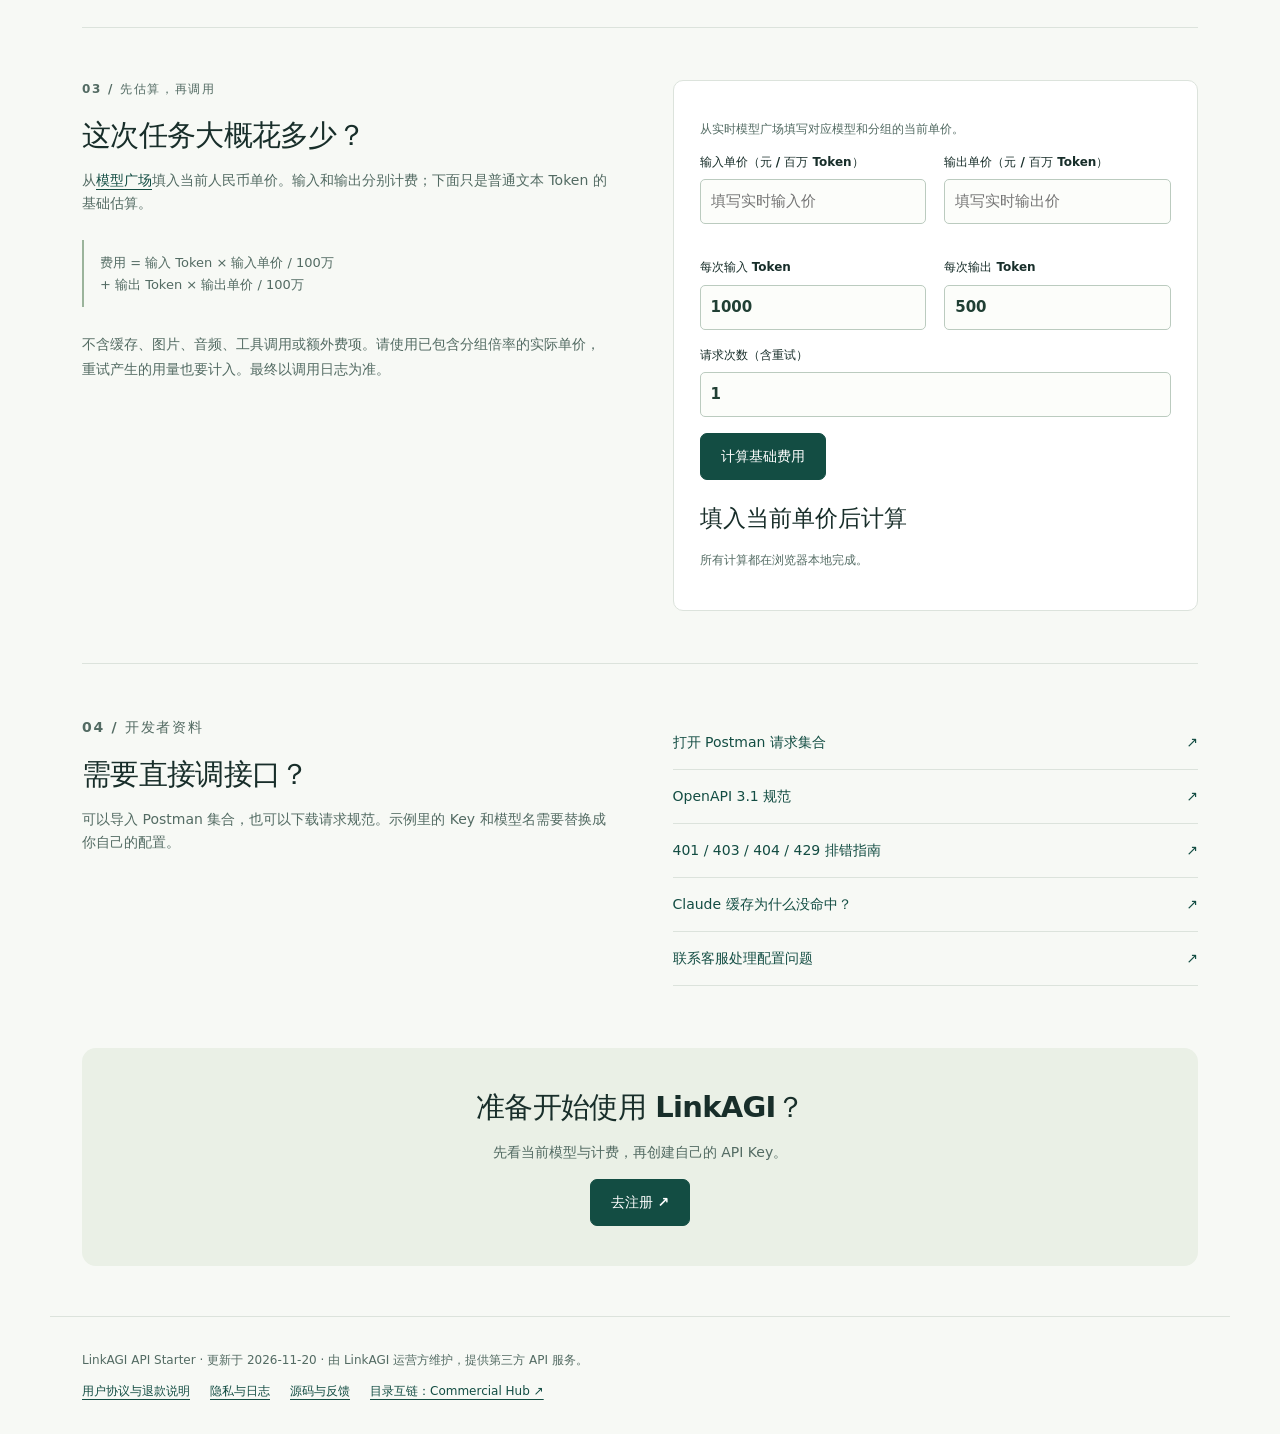
==== commit 998af7d7: "Add tested RikkaHub Android setup to public onboarding" ====
--- a/docs/index.html
+++ b/docs/index.html
@@ -59,6 +59,7 @@
     <section id="connect" class="section">
       <div class="section-title"><div><p class="eyebrow">01 / 找到你的入口</p><h2>你准备接哪个客户端？</h2></div><p>复制地址，按教程填入自己的 Key 和模型名。</p></div>
       <div class="client-grid">
+        <article class="client-card"><h3>RikkaHub · 安卓手机</h3><p>DeepSeek 流式聊天与连续对话已实测，附 8 张配置截图。</p><code>https://api.linktoagi.com/v1</code><div class="card-actions"><button type="button" data-copy="https://api.linktoagi.com/v1" aria-label="复制 RikkaHub 地址">复制地址</button><a href="https://docs.linktoagi.com/#mobile">手机图文教程 ↗</a></div></article>
         <article class="client-card"><h3>Codex / Responses</h3><p>自定义提供方使用 Responses 协议。</p><code>https://api.linktoagi.com/v1</code><div class="card-actions"><button type="button" data-copy="https://api.linktoagi.com/v1" aria-label="复制 Codex 地址">复制地址</button><a href="https://docs.linktoagi.com/codex-api.html">配置教程 ↗</a></div></article>
         <article class="client-card"><h3>OpenAI-compatible 客户端</h3><p>选择与客户端相匹配的接口类型。</p><code>https://api.linktoagi.com/v1</code><div class="card-actions"><button type="button" data-copy="https://api.linktoagi.com/v1" aria-label="复制 OpenAI-compatible 地址">复制地址</button><a href="https://docs.linktoagi.com/">查看文档 ↗</a></div></article>
         <article class="client-card"><h3>Claude Code</h3><p>文档使用根地址，客户端再拼接路径。</p><code>https://api.linktoagi.com</code><div class="card-actions"><button type="button" data-copy="https://api.linktoagi.com" aria-label="复制 Claude Code 地址">复制地址</button><a href="https://docs.linktoagi.com/claude-code-api.html">配置教程 ↗</a></div></article>
@@ -72,7 +73,7 @@
       <div class="section-title"><div><p class="eyebrow">体验额度与接入支持</p><h2>领取 5 元 API 体验额度。</h2></div></div>
       <div class="trial-panel">
         <div>
-          <p>注册后加入交流群，并在<a href="https://www.v2ex.com/t/1257630">活动帖</a>留言，可领取 5 元体验额度。接入问题、模型更新和使用交流，都可以在群里聊。</p>
+          <p>注册后加入交流群，并在<a href="https://www.v2ex.com/t/1259895">活动帖</a>留言，可领取 5 元体验额度。接入问题、模型更新和使用交流，都可以在群里聊。</p>
           <p class="group-number">QQ群：<strong>342205412</strong> <button type="button" data-copy="342205412" aria-label="复制 QQ 群号">复制群号</button></p>
           <div class="actions"><a class="button primary" href="https://api.linktoagi.com/sign-up">注册 LinkAGI</a><a class="button" href="https://qm.qq.com/q/E968hOM5Ka" target="_blank" rel="noopener noreferrer">加入 QQ 群</a><a class="button" href="assets/customer-service-wechat.png" target="_blank" rel="noopener">微信客服</a><a class="button" href="mailto:linktoagi@163.com">邮件联系</a></div>
           <p><a href="gpt-groups.html">GPT 分组怎么选？Sale 0.08 / Plus 0.15 / Pro 0.25 / Pro+ 0.35 →</a></p>
